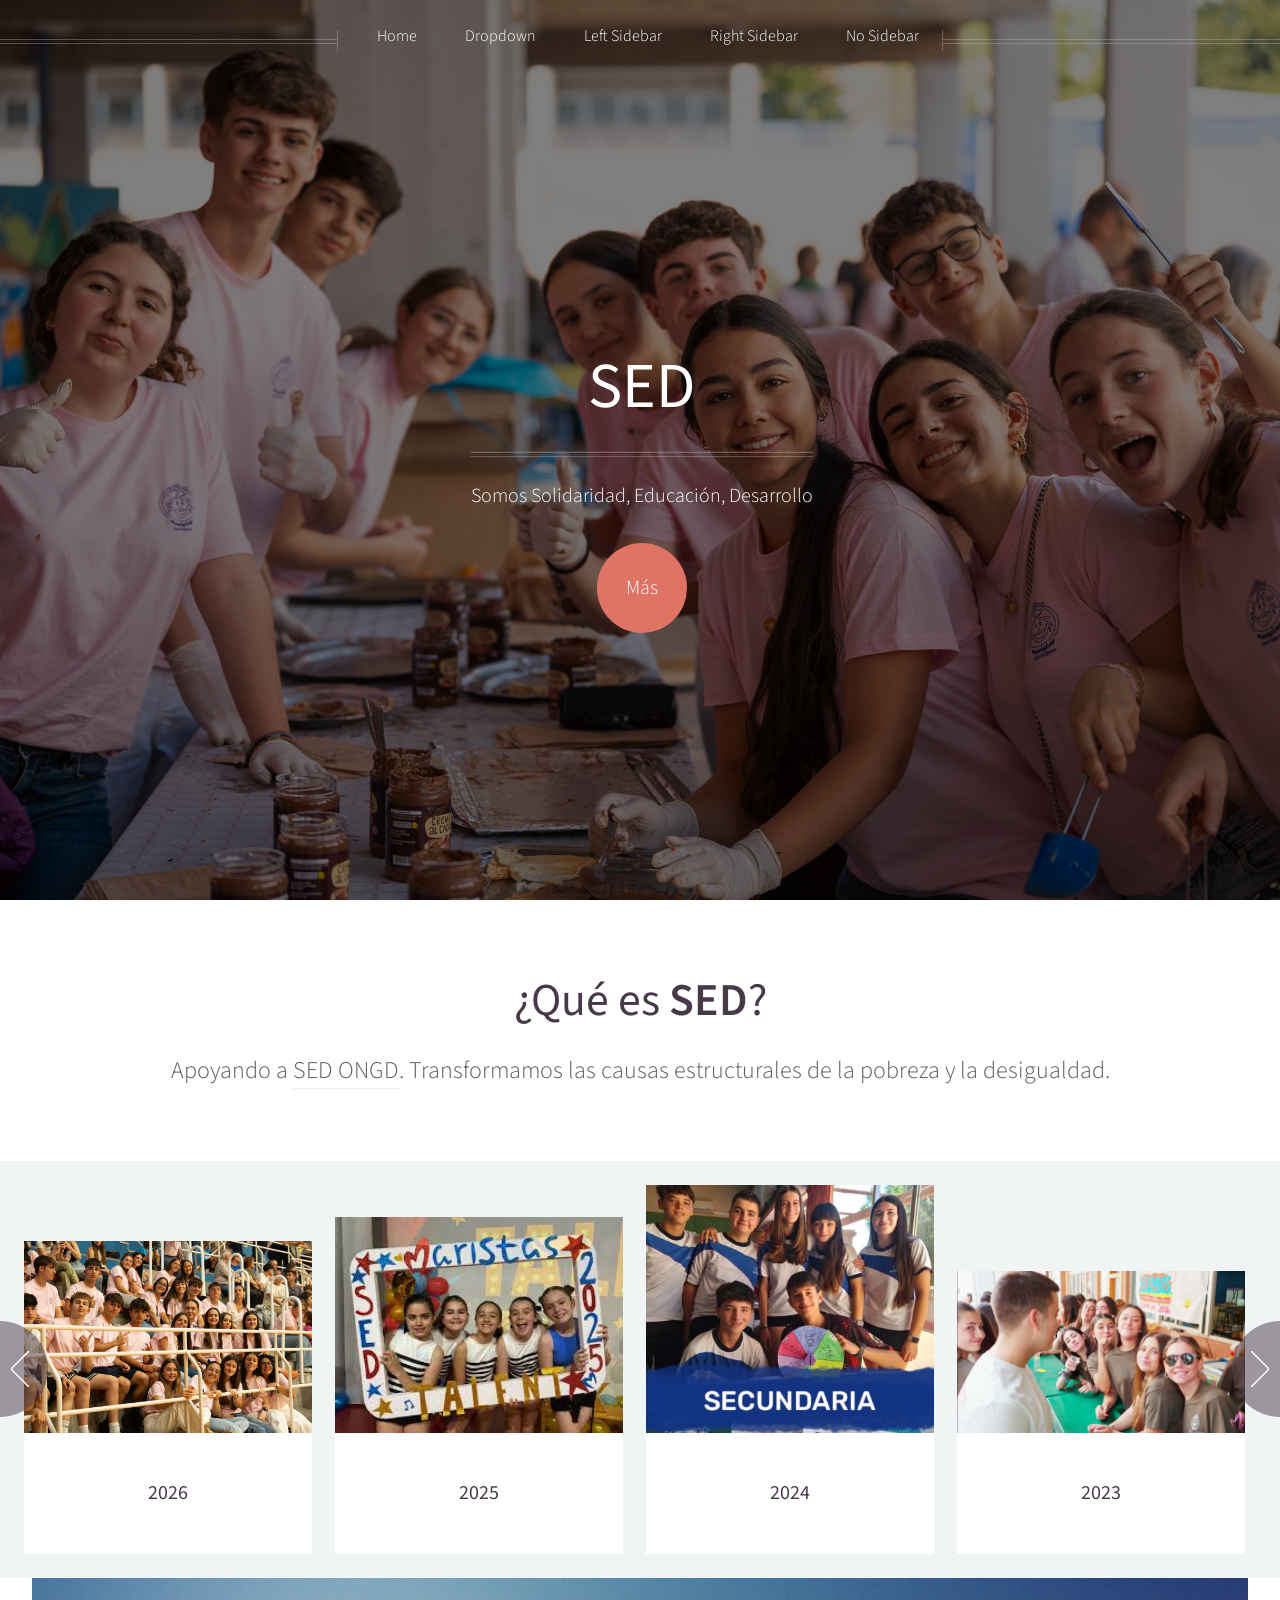
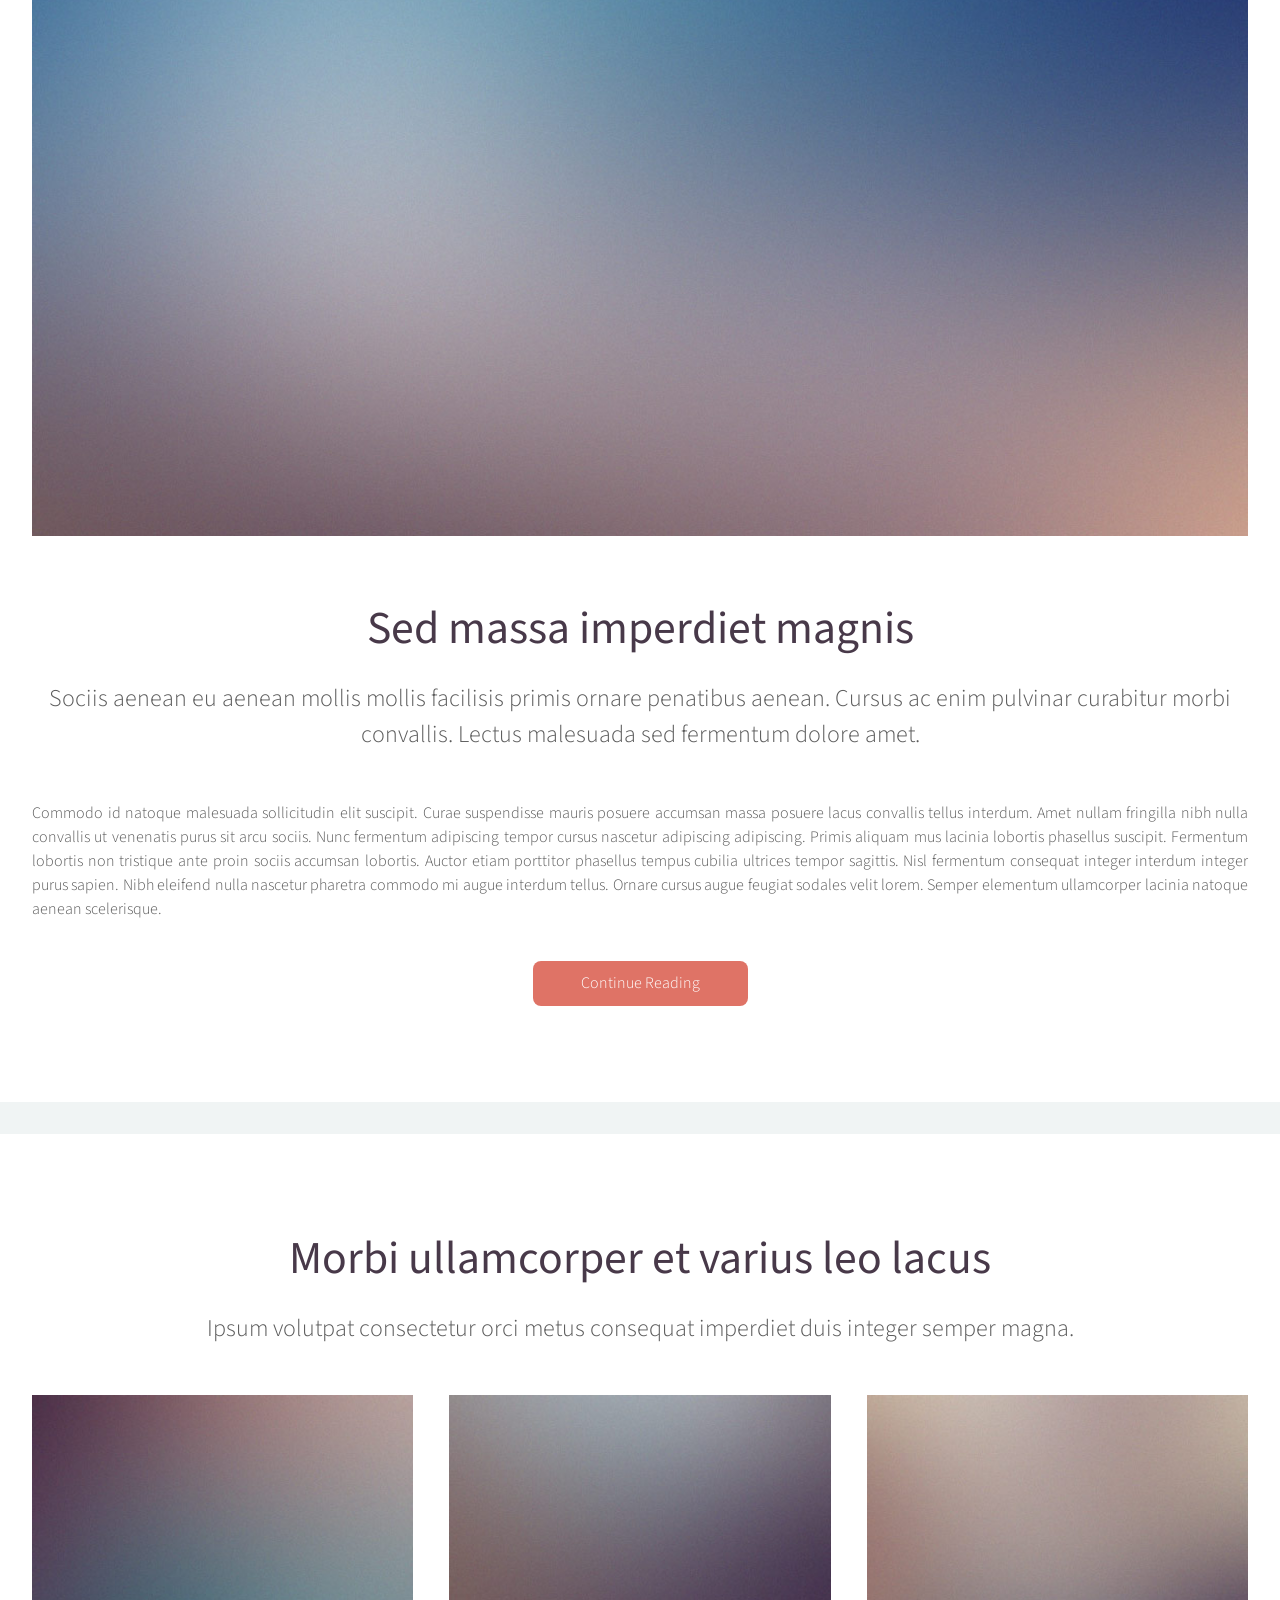
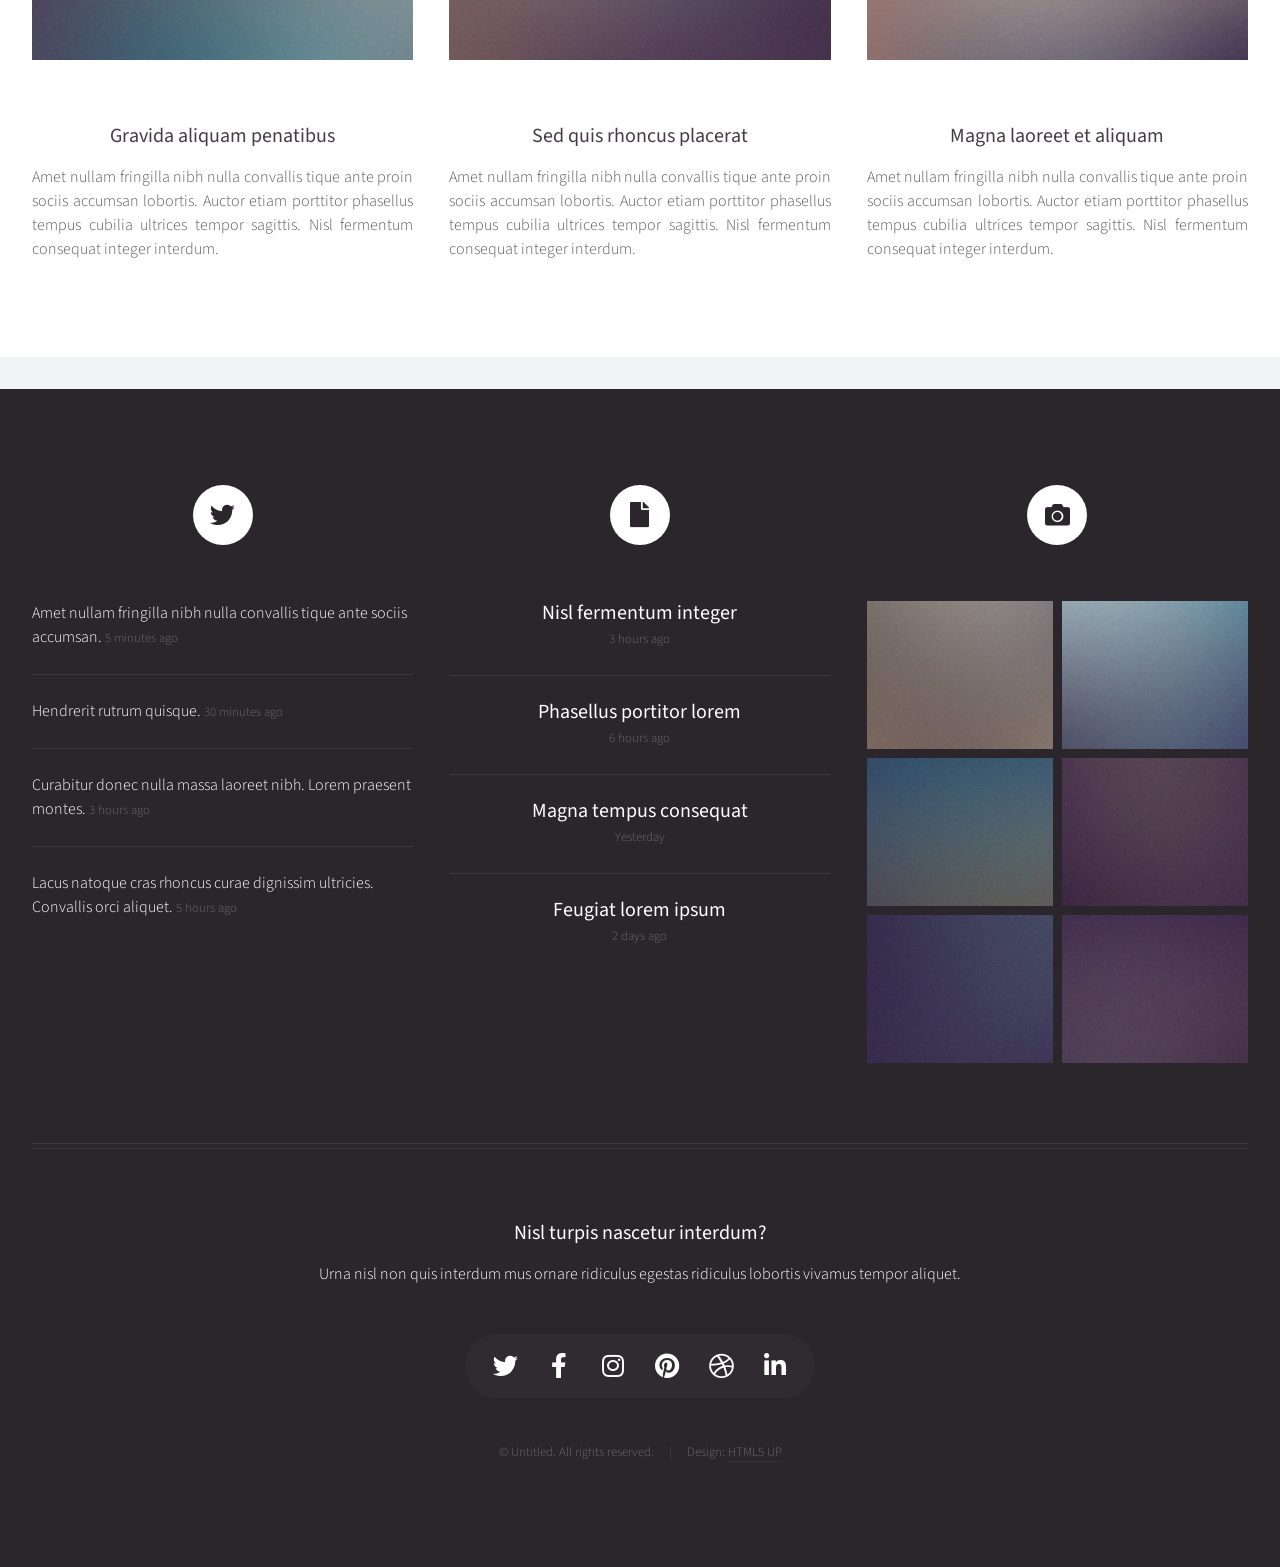
==== index.html @ facb263f "Wrap images in anchor tags for better linking" ====
<!DOCTYPE HTML>
<!--
	Helios by HTML5 UP
	html5up.net | @ajlkn
	Free for personal and commercial use under the CCA 3.0 license (html5up.net/license)
-->
<html>
	<head>
		<title>SED</title>
		<meta charset="utf-8" />
		<meta name="viewport" content="width=device-width, initial-scale=1, user-scalable=no" />
		<link rel="stylesheet" href="assets/css/main.css" />
		<noscript><link rel="stylesheet" href="assets/css/noscript.css" /></noscript>
	</head>
	<body class="homepage is-preload">
		<div id="page-wrapper">

			<!-- Header -->
				<div id="header">

					<!-- Inner -->
						<div class="inner">
							<header>
								<h1><a href="index.html" id="logo">SED</a></h1>
								<hr />
								<p>Somos Solidaridad, Educación, Desarrollo </p>
							</header>
							<footer>
								<a href="#banner" class="button circled scrolly">Más</a>
							</footer>
						</div>

					<!-- Nav -->
						<nav id="nav">
							<ul>
								<li><a href="index.html">Home</a></li>
								<li>
									<a href="#">Dropdown</a>
									<ul>
										<li><a href="#">Lorem ipsum dolor</a></li>
										<li><a href="#">Magna phasellus</a></li>
										<li><a href="#">Etiam dolore nisl</a></li>
										<li>
											<a href="#">And a submenu &hellip;</a>
											<ul>
												<li><a href="#">Lorem ipsum dolor</a></li>
												<li><a href="#">Phasellus consequat</a></li>
												<li><a href="#">Magna phasellus</a></li>
												<li><a href="#">Etiam dolore nisl</a></li>
											</ul>
										</li>
										<li><a href="#">Veroeros feugiat</a></li>
									</ul>
								</li>
								<li><a href="left-sidebar.html">Left Sidebar</a></li>
								<li><a href="right-sidebar.html">Right Sidebar</a></li>
								<li><a href="no-sidebar.html">No Sidebar</a></li>
							</ul>
						</nav>

				</div>

			<!-- Banner -->
				<section id="banner">
					<header>
						<h2>¿Qué es <strong>SED</strong>?</h2>
						<p>
							Apoyando a <a href="https://sed-ongd.org/" target="_blank">SED ONGD</a>.
							Transformamos las causas estructurales de la pobreza y la desigualdad.</p>
					</header>
				</section>

			<!-- Carousel -->
				<section class="carousel">
					<div class="reel">

						<article>
							<a href="#" class="image featured"><img src="images/DSC05504.jpg" alt="" /></a>
							<header>
								<h3>2026</h3>
							</header>
						</article>

						<article>
							<a href="#" class="image featured"><img src="images/images.jpg" alt="" /></a>
							<header>
								<h3>2025</h3>
							</header>
						</article>

						<article>
							<a href="#" class="image featured"><img src="images/3-1.jpg" alt="" /></a>
							<header>
								<h3>2024</h3>
							</header>
						</article>

						<article>
							<a href="#" class="image featured"><img src="images/maxresdefault.jpg" alt="" /></a>
							<header>
								<h3>2023</h3>
							</header>
						</article>

						<article>
							<a href="#" class="image featured"><img src="images/8h0a2429.jpg" alt="" /></a>
							<header>
								<h3>2022</h3>
							</header>
						</article>
					</div>
				</section>

			<!-- Main -->
				<div class="wrapper style2">

					<article id="main" class="container special">
						<a href="#" class="image featured"><img src="images/pic06.jpg" alt="" /></a>
						<header>
							<h2><a href="#">Sed massa imperdiet magnis</a></h2>
							<p>
								Sociis aenean eu aenean mollis mollis facilisis primis ornare penatibus aenean. Cursus ac enim
								pulvinar curabitur morbi convallis. Lectus malesuada sed fermentum dolore amet.
							</p>
						</header>
						<p>
							Commodo id natoque malesuada sollicitudin elit suscipit. Curae suspendisse mauris posuere accumsan massa
							posuere lacus convallis tellus interdum. Amet nullam fringilla nibh nulla convallis ut venenatis purus
							sit arcu sociis. Nunc fermentum adipiscing tempor cursus nascetur adipiscing adipiscing. Primis aliquam
							mus lacinia lobortis phasellus suscipit. Fermentum lobortis non tristique ante proin sociis accumsan
							lobortis. Auctor etiam porttitor phasellus tempus cubilia ultrices tempor sagittis. Nisl fermentum
							consequat integer interdum integer purus sapien. Nibh eleifend nulla nascetur pharetra commodo mi augue
							interdum tellus. Ornare cursus augue feugiat sodales velit lorem. Semper elementum ullamcorper lacinia
							natoque aenean scelerisque.
						</p>
						<footer>
							<a href="#" class="button">Continue Reading</a>
						</footer>
					</article>

				</div>

			<!-- Features -->
				<div class="wrapper style1">

					<section id="features" class="container special">
						<header>
							<h2>Morbi ullamcorper et varius leo lacus</h2>
							<p>Ipsum volutpat consectetur orci metus consequat imperdiet duis integer semper magna.</p>
						</header>
						<div class="row">
							<article class="col-4 col-12-mobile special">
								<a href="#" class="image featured"><img src="images/pic07.jpg" alt="" /></a>
								<header>
									<h3><a href="#">Gravida aliquam penatibus</a></h3>
								</header>
								<p>
									Amet nullam fringilla nibh nulla convallis tique ante proin sociis accumsan lobortis. Auctor etiam
									porttitor phasellus tempus cubilia ultrices tempor sagittis. Nisl fermentum consequat integer interdum.
								</p>
							</article>
							<article class="col-4 col-12-mobile special">
								<a href="#" class="image featured"><img src="images/pic08.jpg" alt="" /></a>
								<header>
									<h3><a href="#">Sed quis rhoncus placerat</a></h3>
								</header>
								<p>
									Amet nullam fringilla nibh nulla convallis tique ante proin sociis accumsan lobortis. Auctor etiam
									porttitor phasellus tempus cubilia ultrices tempor sagittis. Nisl fermentum consequat integer interdum.
								</p>
							</article>
							<article class="col-4 col-12-mobile special">
								<a href="#" class="image featured"><img src="images/pic09.jpg" alt="" /></a>
								<header>
									<h3><a href="#">Magna laoreet et aliquam</a></h3>
								</header>
								<p>
									Amet nullam fringilla nibh nulla convallis tique ante proin sociis accumsan lobortis. Auctor etiam
									porttitor phasellus tempus cubilia ultrices tempor sagittis. Nisl fermentum consequat integer interdum.
								</p>
							</article>
						</div>
					</section>

				</div>

			<!-- Footer -->
				<div id="footer">
					<div class="container">
						<div class="row">

							<!-- Tweets -->
								<section class="col-4 col-12-mobile">
									<header>
										<h2 class="icon brands fa-twitter circled"><span class="label">Tweets</span></h2>
									</header>
									<ul class="divided">
										<li>
											<article class="tweet">
												Amet nullam fringilla nibh nulla convallis tique ante sociis accumsan.
												<span class="timestamp">5 minutes ago</span>
											</article>
										</li>
										<li>
											<article class="tweet">
												Hendrerit rutrum quisque.
												<span class="timestamp">30 minutes ago</span>
											</article>
										</li>
										<li>
											<article class="tweet">
												Curabitur donec nulla massa laoreet nibh. Lorem praesent montes.
												<span class="timestamp">3 hours ago</span>
											</article>
										</li>
										<li>
											<article class="tweet">
												Lacus natoque cras rhoncus curae dignissim ultricies. Convallis orci aliquet.
												<span class="timestamp">5 hours ago</span>
											</article>
										</li>
									</ul>
								</section>

							<!-- Posts -->
								<section class="col-4 col-12-mobile">
									<header>
										<h2 class="icon solid fa-file circled"><span class="label">Posts</span></h2>
									</header>
									<ul class="divided">
										<li>
											<article class="post stub">
												<header>
													<h3><a href="#">Nisl fermentum integer</a></h3>
												</header>
												<span class="timestamp">3 hours ago</span>
											</article>
										</li>
										<li>
											<article class="post stub">
												<header>
													<h3><a href="#">Phasellus portitor lorem</a></h3>
												</header>
												<span class="timestamp">6 hours ago</span>
											</article>
										</li>
										<li>
											<article class="post stub">
												<header>
													<h3><a href="#">Magna tempus consequat</a></h3>
												</header>
												<span class="timestamp">Yesterday</span>
											</article>
										</li>
										<li>
											<article class="post stub">
												<header>
													<h3><a href="#">Feugiat lorem ipsum</a></h3>
												</header>
												<span class="timestamp">2 days ago</span>
											</article>
										</li>
									</ul>
								</section>

							<!-- Photos -->
								<section class="col-4 col-12-mobile">
									<header>
										<h2 class="icon solid fa-camera circled"><span class="label">Photos</span></h2>
									</header>
									<div class="row gtr-25">
										<div class="col-6">
											<a href="#" class="image fit"><img src="images/pic10.jpg" alt="" /></a>
										</div>
										<div class="col-6">
											<a href="#" class="image fit"><img src="images/pic11.jpg" alt="" /></a>
										</div>
										<div class="col-6">
											<a href="#" class="image fit"><img src="images/pic12.jpg" alt="" /></a>
										</div>
										<div class="col-6">
											<a href="#" class="image fit"><img src="images/pic13.jpg" alt="" /></a>
										</div>
										<div class="col-6">
											<a href="#" class="image fit"><img src="images/pic14.jpg" alt="" /></a>
										</div>
										<div class="col-6">
											<a href="#" class="image fit"><img src="images/pic15.jpg" alt="" /></a>
										</div>
									</div>
								</section>

						</div>
						<hr />
						<div class="row">
							<div class="col-12">

								<!-- Contact -->
									<section class="contact">
										<header>
											<h3>Nisl turpis nascetur interdum?</h3>
										</header>
										<p>Urna nisl non quis interdum mus ornare ridiculus egestas ridiculus lobortis vivamus tempor aliquet.</p>
										<ul class="icons">
											<li><a href="#" class="icon brands fa-twitter"><span class="label">Twitter</span></a></li>
											<li><a href="#" class="icon brands fa-facebook-f"><span class="label">Facebook</span></a></li>
											<li><a href="#" class="icon brands fa-instagram"><span class="label">Instagram</span></a></li>
											<li><a href="#" class="icon brands fa-pinterest"><span class="label">Pinterest</span></a></li>
											<li><a href="#" class="icon brands fa-dribbble"><span class="label">Dribbble</span></a></li>
											<li><a href="#" class="icon brands fa-linkedin-in"><span class="label">Linkedin</span></a></li>
										</ul>
									</section>

								<!-- Copyright -->
									<div class="copyright">
										<ul class="menu">
											<li>&copy; Untitled. All rights reserved.</li><li>Design: <a href="http://html5up.net">HTML5 UP</a></li>
										</ul>
									</div>

							</div>

						</div>
					</div>
				</div>

		</div>

		<!-- Scripts -->
			<script src="assets/js/jquery.min.js"></script>
			<script src="assets/js/jquery.dropotron.min.js"></script>
			<script src="assets/js/jquery.scrolly.min.js"></script>
			<script src="assets/js/jquery.scrollex.min.js"></script>
			<script src="assets/js/browser.min.js"></script>
			<script src="assets/js/breakpoints.min.js"></script>
			<script src="assets/js/util.js"></script>
			<script src="assets/js/main.js"></script>

	</body>
</html>
---- assets/css/main.css ----
@import url("https://fonts.googleapis.com/css?family=Source+Sans+Pro:300,300italic,400,400italic,600");
@import url("fontawesome-all.min.css");

/*
	Helios by HTML5 UP
	html5up.net | @ajlkn
	Free for personal and commercial use under the CCA 3.0 license (html5up.net/license)
*/

html, body, div, span, applet, object,
iframe, h1, h2, h3, h4, h5, h6, p, blockquote,
pre, a, abbr, acronym, address, big, cite,
code, del, dfn, em, img, ins, kbd, q, s, samp,
small, strike, strong, sub, sup, tt, var, b,
u, i, center, dl, dt, dd, ol, ul, li, fieldset,
form, label, legend, table, caption, tbody,
tfoot, thead, tr, th, td, article, aside,
canvas, details, embed, figure, figcaption,
footer, header, hgroup, menu, nav, output, ruby,
section, summary, time, mark, audio, video {
	margin: 0;
	padding: 0;
	border: 0;
	font-size: 100%;
	font: inherit;
	vertical-align: baseline;}

article, aside, details, figcaption, figure,
footer, header, hgroup, menu, nav, section {
	display: block;}

body {
	line-height: 1;
}

ol, ul {
	list-style: none;
}

blockquote, q {
	quotes: none;
}

	blockquote:before, blockquote:after, q:before, q:after {
		content: '';
		content: none;
	}

table {
	border-collapse: collapse;
	border-spacing: 0;
}

body {
	-webkit-text-size-adjust: none;
}

mark {
	background-color: transparent;
	color: inherit;
}

input::-moz-focus-inner {
	border: 0;
	padding: 0;
}

input, select, textarea {
	-moz-appearance: none;
	-webkit-appearance: none;
	-ms-appearance: none;
	appearance: none;
}

/* Basic */

	html {
		box-sizing: border-box;
	}

	*, *:before, *:after {
		box-sizing: inherit;
	}

	body {
		background: #f0f4f4;
		color: #5b5b5b;
		font-size: 15pt;
		line-height: 1.85em;
		font-family: 'Source Sans Pro', sans-serif;
		font-weight: 300;
	}

		body.is-preload *, body.is-preload *:before, body.is-preload *:after {
			-moz-animation: none !important;
			-webkit-animation: none !important;
			-ms-animation: none !important;
			animation: none !important;
			-moz-transition: none !important;
			-webkit-transition: none !important;
			-ms-transition: none !important;
			transition: none !important;
		}

	input, textarea, select {
		font-size: 15pt;
		line-height: 1.85em;
		font-family: 'Source Sans Pro', sans-serif;
		font-weight: 300;
	}

	h1, h2, h3, h4, h5, h6 {
		font-weight: 400;
		color: #483949;
		line-height: 1.25em;
	}

	h1 a, h2 a, h3 a, h4 a, h5 a, h6 a {
		color: inherit;
		text-decoration: none;
		border-bottom-color: transparent;
	}

	h1 strong, h2 strong, h3 strong, h4 strong, h5 strong, h6 strong {
		font-weight: 600;
	}

	h2 {
		font-size: 2.85em;
	}

	h3 {
		font-size: 1.25em;
	}

	h4 {
		font-size: 1em;
		margin: 0 0 0.25em 0;
	}

	strong, b {
		font-weight: 400;
		color: #483949;
	}

	em, i {
		font-style: italic;
	}

	a {
		color: inherit;
		border-bottom: solid 1px rgba(128, 128, 128, 0.15);
		text-decoration: none;
		-moz-transition: background-color 0.35s ease-in-out, color 0.35s ease-in-out, border-bottom-color 0.35s ease-in-out;
		-webkit-transition: background-color 0.35s ease-in-out, color 0.35s ease-in-out, border-bottom-color 0.35s ease-in-out;
		-ms-transition: background-color 0.35s ease-in-out, color 0.35s ease-in-out, border-bottom-color 0.35s ease-in-out;
		transition: background-color 0.35s ease-in-out, color 0.35s ease-in-out, border-bottom-color 0.35s ease-in-out;
	}

		a:hover {
			color: #ef8376;
			border-bottom-color: transparent;
		}

	sub {
		position: relative;
		top: 0.5em;
		font-size: 0.8em;
	}

	sup {
		position: relative;
		top: -0.5em;
		font-size: 0.8em;
	}

	blockquote {
		border-left: solid 0.5em #ddd;
		padding: 1em 0 1em 2em;
		font-style: italic;
	}

	p, ul, ol, dl, table {
		margin-bottom: 1em;
	}

	p {
		text-align: justify;
	}

	br.clear {
		clear: both;
	}

	hr {
		position: relative;
		display: block;
		border: 0;
		top: 4.5em;
		margin-bottom: 9em;
		height: 6px;
		border-top: solid 1px rgba(128, 128, 128, 0.2);
		border-bottom: solid 1px rgba(128, 128, 128, 0.2);
	}

		hr:before, hr:after {
			content: '';
			position: absolute;
			top: -8px;
			display: block;
			width: 1px;
			height: 21px;
			background: rgba(128, 128, 128, 0.2);
		}

		hr:before {
			left: -1px;
		}

		hr:after {
			right: -1px;
		}

	.timestamp {
		color: rgba(128, 128, 128, 0.75);
		font-size: 0.8em;
	}

/* Container */

	.container {
		margin: 0 auto;
		max-width: 100%;
		width: 1400px;
	}

		@media screen and (max-width: 1680px) {

			.container {
				width: 1200px;
			}

		}

		@media screen and (max-width: 1280px) {

			.container {
				width: 100%;
			}

		}

		@media screen and (max-width: 960px) {

			.container {
				width: 100%;
			}

		}

		@media screen and (max-width: 840px) {

			.container {
				width: 100%;
			}

		}

		@media screen and (max-width: 736px) {

			.container {
				width: 100%;
			}

		}

/* Row */

	.row {
		display: flex;
		flex-wrap: wrap;
		box-sizing: border-box;
		align-items: stretch;
	}

		.row > * {
			box-sizing: border-box;
		}

		.row.gtr-uniform > * > :last-child {
			margin-bottom: 0;
		}

		.row.aln-left {
			justify-content: flex-start;
		}

		.row.aln-center {
			justify-content: center;
		}

		.row.aln-right {
			justify-content: flex-end;
		}

		.row.aln-top {
			align-items: flex-start;
		}

		.row.aln-middle {
			align-items: center;
		}

		.row.aln-bottom {
			align-items: flex-end;
		}

		.row > .imp {
			order: -1;
		}

		.row > .col-1 {
			width: 8.33333%;
		}

		.row > .off-1 {
			margin-left: 8.33333%;
		}

		.row > .col-2 {
			width: 16.66667%;
		}

		.row > .off-2 {
			margin-left: 16.66667%;
		}

		.row > .col-3 {
			width: 25%;
		}

		.row > .off-3 {
			margin-left: 25%;
		}

		.row > .col-4 {
			width: 33.33333%;
		}

		.row > .off-4 {
			margin-left: 33.33333%;
		}

		.row > .col-5 {
			width: 41.66667%;
		}

		.row > .off-5 {
			margin-left: 41.66667%;
		}

		.row > .col-6 {
			width: 50%;
		}

		.row > .off-6 {
			margin-left: 50%;
		}

		.row > .col-7 {
			width: 58.33333%;
		}

		.row > .off-7 {
			margin-left: 58.33333%;
		}

		.row > .col-8 {
			width: 66.66667%;
		}

		.row > .off-8 {
			margin-left: 66.66667%;
		}

		.row > .col-9 {
			width: 75%;
		}

		.row > .off-9 {
			margin-left: 75%;
		}

		.row > .col-10 {
			width: 83.33333%;
		}

		.row > .off-10 {
			margin-left: 83.33333%;
		}

		.row > .col-11 {
			width: 91.66667%;
		}

		.row > .off-11 {
			margin-left: 91.66667%;
		}

		.row > .col-12 {
			width: 100%;
		}

		.row > .off-12 {
			margin-left: 100%;
		}

		.row.gtr-0 {
			margin-top: 0px;
			margin-left: 0px;
		}

			.row.gtr-0 > * {
				padding: 0px 0 0 0px;
			}

			.row.gtr-0.gtr-uniform {
				margin-top: 0px;
			}

				.row.gtr-0.gtr-uniform > * {
					padding-top: 0px;
				}

		.row.gtr-25 {
			margin-top: -10px;
			margin-left: -10px;
		}

			.row.gtr-25 > * {
				padding: 10px 0 0 10px;
			}

			.row.gtr-25.gtr-uniform {
				margin-top: -10px;
			}

				.row.gtr-25.gtr-uniform > * {
					padding-top: 10px;
				}

		.row.gtr-50 {
			margin-top: -20px;
			margin-left: -20px;
		}

			.row.gtr-50 > * {
				padding: 20px 0 0 20px;
			}

			.row.gtr-50.gtr-uniform {
				margin-top: -20px;
			}

				.row.gtr-50.gtr-uniform > * {
					padding-top: 20px;
				}

		.row {
			margin-top: -40px;
			margin-left: -40px;
		}

			.row > * {
				padding: 40px 0 0 40px;
			}

			.row.gtr-uniform {
				margin-top: -40px;
			}

				.row.gtr-uniform > * {
					padding-top: 40px;
				}

		.row.gtr-150 {
			margin-top: -60px;
			margin-left: -60px;
		}

			.row.gtr-150 > * {
				padding: 60px 0 0 60px;
			}

			.row.gtr-150.gtr-uniform {
				margin-top: -60px;
			}

				.row.gtr-150.gtr-uniform > * {
					padding-top: 60px;
				}

		.row.gtr-200 {
			margin-top: -80px;
			margin-left: -80px;
		}

			.row.gtr-200 > * {
				padding: 80px 0 0 80px;
			}

			.row.gtr-200.gtr-uniform {
				margin-top: -80px;
			}

				.row.gtr-200.gtr-uniform > * {
					padding-top: 80px;
				}

		@media screen and (max-width: 1680px) {

			.row {
				display: flex;
				flex-wrap: wrap;
				box-sizing: border-box;
				align-items: stretch;
			}

				.row > * {
					box-sizing: border-box;
				}

				.row.gtr-uniform > * > :last-child {
					margin-bottom: 0;
				}

				.row.aln-left {
					justify-content: flex-start;
				}

				.row.aln-center {
					justify-content: center;
				}

				.row.aln-right {
					justify-content: flex-end;
				}

				.row.aln-top {
					align-items: flex-start;
				}

				.row.aln-middle {
					align-items: center;
				}

				.row.aln-bottom {
					align-items: flex-end;
				}

				.row > .imp-wide {
					order: -1;
				}

				.row > .col-1-wide {
					width: 8.33333%;
				}

				.row > .off-1-wide {
					margin-left: 8.33333%;
				}

				.row > .col-2-wide {
					width: 16.66667%;
				}

				.row > .off-2-wide {
					margin-left: 16.66667%;
				}

				.row > .col-3-wide {
					width: 25%;
				}

				.row > .off-3-wide {
					margin-left: 25%;
				}

				.row > .col-4-wide {
					width: 33.33333%;
				}

				.row > .off-4-wide {
					margin-left: 33.33333%;
				}

				.row > .col-5-wide {
					width: 41.66667%;
				}

				.row > .off-5-wide {
					margin-left: 41.66667%;
				}

				.row > .col-6-wide {
					width: 50%;
				}

				.row > .off-6-wide {
					margin-left: 50%;
				}

				.row > .col-7-wide {
					width: 58.33333%;
				}

				.row > .off-7-wide {
					margin-left: 58.33333%;
				}

				.row > .col-8-wide {
					width: 66.66667%;
				}

				.row > .off-8-wide {
					margin-left: 66.66667%;
				}

				.row > .col-9-wide {
					width: 75%;
				}

				.row > .off-9-wide {
					margin-left: 75%;
				}

				.row > .col-10-wide {
					width: 83.33333%;
				}

				.row > .off-10-wide {
					margin-left: 83.33333%;
				}

				.row > .col-11-wide {
					width: 91.66667%;
				}

				.row > .off-11-wide {
					margin-left: 91.66667%;
				}

				.row > .col-12-wide {
					width: 100%;
				}

				.row > .off-12-wide {
					margin-left: 100%;
				}

				.row.gtr-0 {
					margin-top: 0px;
					margin-left: 0px;
				}

					.row.gtr-0 > * {
						padding: 0px 0 0 0px;
					}

					.row.gtr-0.gtr-uniform {
						margin-top: 0px;
					}

						.row.gtr-0.gtr-uniform > * {
							padding-top: 0px;
						}

				.row.gtr-25 {
					margin-top: -10px;
					margin-left: -10px;
				}

					.row.gtr-25 > * {
						padding: 10px 0 0 10px;
					}

					.row.gtr-25.gtr-uniform {
						margin-top: -10px;
					}

						.row.gtr-25.gtr-uniform > * {
							padding-top: 10px;
						}

				.row.gtr-50 {
					margin-top: -20px;
					margin-left: -20px;
				}

					.row.gtr-50 > * {
						padding: 20px 0 0 20px;
					}

					.row.gtr-50.gtr-uniform {
						margin-top: -20px;
					}

						.row.gtr-50.gtr-uniform > * {
							padding-top: 20px;
						}

				.row {
					margin-top: -40px;
					margin-left: -40px;
				}

					.row > * {
						padding: 40px 0 0 40px;
					}

					.row.gtr-uniform {
						margin-top: -40px;
					}

						.row.gtr-uniform > * {
							padding-top: 40px;
						}

				.row.gtr-150 {
					margin-top: -60px;
					margin-left: -60px;
				}

					.row.gtr-150 > * {
						padding: 60px 0 0 60px;
					}

					.row.gtr-150.gtr-uniform {
						margin-top: -60px;
					}

						.row.gtr-150.gtr-uniform > * {
							padding-top: 60px;
						}

				.row.gtr-200 {
					margin-top: -80px;
					margin-left: -80px;
				}

					.row.gtr-200 > * {
						padding: 80px 0 0 80px;
					}

					.row.gtr-200.gtr-uniform {
						margin-top: -80px;
					}

						.row.gtr-200.gtr-uniform > * {
							padding-top: 80px;
						}

		}

		@media screen and (max-width: 1280px) {

			.row {
				display: flex;
				flex-wrap: wrap;
				box-sizing: border-box;
				align-items: stretch;
			}

				.row > * {
					box-sizing: border-box;
				}

				.row.gtr-uniform > * > :last-child {
					margin-bottom: 0;
				}

				.row.aln-left {
					justify-content: flex-start;
				}

				.row.aln-center {
					justify-content: center;
				}

				.row.aln-right {
					justify-content: flex-end;
				}

				.row.aln-top {
					align-items: flex-start;
				}

				.row.aln-middle {
					align-items: center;
				}

				.row.aln-bottom {
					align-items: flex-end;
				}

				.row > .imp-normal {
					order: -1;
				}

				.row > .col-1-normal {
					width: 8.33333%;
				}

				.row > .off-1-normal {
					margin-left: 8.33333%;
				}

				.row > .col-2-normal {
					width: 16.66667%;
				}

				.row > .off-2-normal {
					margin-left: 16.66667%;
				}

				.row > .col-3-normal {
					width: 25%;
				}

				.row > .off-3-normal {
					margin-left: 25%;
				}

				.row > .col-4-normal {
					width: 33.33333%;
				}

				.row > .off-4-normal {
					margin-left: 33.33333%;
				}

				.row > .col-5-normal {
					width: 41.66667%;
				}

				.row > .off-5-normal {
					margin-left: 41.66667%;
				}

				.row > .col-6-normal {
					width: 50%;
				}

				.row > .off-6-normal {
					margin-left: 50%;
				}

				.row > .col-7-normal {
					width: 58.33333%;
				}

				.row > .off-7-normal {
					margin-left: 58.33333%;
				}

				.row > .col-8-normal {
					width: 66.66667%;
				}

				.row > .off-8-normal {
					margin-left: 66.66667%;
				}

				.row > .col-9-normal {
					width: 75%;
				}

				.row > .off-9-normal {
					margin-left: 75%;
				}

				.row > .col-10-normal {
					width: 83.33333%;
				}

				.row > .off-10-normal {
					margin-left: 83.33333%;
				}

				.row > .col-11-normal {
					width: 91.66667%;
				}

				.row > .off-11-normal {
					margin-left: 91.66667%;
				}

				.row > .col-12-normal {
					width: 100%;
				}

				.row > .off-12-normal {
					margin-left: 100%;
				}

				.row.gtr-0 {
					margin-top: 0px;
					margin-left: 0px;
				}

					.row.gtr-0 > * {
						padding: 0px 0 0 0px;
					}

					.row.gtr-0.gtr-uniform {
						margin-top: 0px;
					}

						.row.gtr-0.gtr-uniform > * {
							padding-top: 0px;
						}

				.row.gtr-25 {
					margin-top: -9px;
					margin-left: -9px;
				}

					.row.gtr-25 > * {
						padding: 9px 0 0 9px;
					}

					.row.gtr-25.gtr-uniform {
						margin-top: -9px;
					}

						.row.gtr-25.gtr-uniform > * {
							padding-top: 9px;
						}

				.row.gtr-50 {
					margin-top: -18px;
					margin-left: -18px;
				}

					.row.gtr-50 > * {
						padding: 18px 0 0 18px;
					}

					.row.gtr-50.gtr-uniform {
						margin-top: -18px;
					}

						.row.gtr-50.gtr-uniform > * {
							padding-top: 18px;
						}

				.row {
					margin-top: -36px;
					margin-left: -36px;
				}

					.row > * {
						padding: 36px 0 0 36px;
					}

					.row.gtr-uniform {
						margin-top: -36px;
					}

						.row.gtr-uniform > * {
							padding-top: 36px;
						}

				.row.gtr-150 {
					margin-top: -54px;
					margin-left: -54px;
				}

					.row.gtr-150 > * {
						padding: 54px 0 0 54px;
					}

					.row.gtr-150.gtr-uniform {
						margin-top: -54px;
					}

						.row.gtr-150.gtr-uniform > * {
							padding-top: 54px;
						}

				.row.gtr-200 {
					margin-top: -72px;
					margin-left: -72px;
				}

					.row.gtr-200 > * {
						padding: 72px 0 0 72px;
					}

					.row.gtr-200.gtr-uniform {
						margin-top: -72px;
					}

						.row.gtr-200.gtr-uniform > * {
							padding-top: 72px;
						}

		}

		@media screen and (max-width: 960px) {

			.row {
				display: flex;
				flex-wrap: wrap;
				box-sizing: border-box;
				align-items: stretch;
			}

				.row > * {
					box-sizing: border-box;
				}

				.row.gtr-uniform > * > :last-child {
					margin-bottom: 0;
				}

				.row.aln-left {
					justify-content: flex-start;
				}

				.row.aln-center {
					justify-content: center;
				}

				.row.aln-right {
					justify-content: flex-end;
				}

				.row.aln-top {
					align-items: flex-start;
				}

				.row.aln-middle {
					align-items: center;
				}

				.row.aln-bottom {
					align-items: flex-end;
				}

				.row > .imp-narrow {
					order: -1;
				}

				.row > .col-1-narrow {
					width: 8.33333%;
				}

				.row > .off-1-narrow {
					margin-left: 8.33333%;
				}

				.row > .col-2-narrow {
					width: 16.66667%;
				}

				.row > .off-2-narrow {
					margin-left: 16.66667%;
				}

				.row > .col-3-narrow {
					width: 25%;
				}

				.row > .off-3-narrow {
					margin-left: 25%;
				}

				.row > .col-4-narrow {
					width: 33.33333%;
				}

				.row > .off-4-narrow {
					margin-left: 33.33333%;
				}

				.row > .col-5-narrow {
					width: 41.66667%;
				}

				.row > .off-5-narrow {
					margin-left: 41.66667%;
				}

				.row > .col-6-narrow {
					width: 50%;
				}

				.row > .off-6-narrow {
					margin-left: 50%;
				}

				.row > .col-7-narrow {
					width: 58.33333%;
				}

				.row > .off-7-narrow {
					margin-left: 58.33333%;
				}

				.row > .col-8-narrow {
					width: 66.66667%;
				}

				.row > .off-8-narrow {
					margin-left: 66.66667%;
				}

				.row > .col-9-narrow {
					width: 75%;
				}

				.row > .off-9-narrow {
					margin-left: 75%;
				}

				.row > .col-10-narrow {
					width: 83.33333%;
				}

				.row > .off-10-narrow {
					margin-left: 83.33333%;
				}

				.row > .col-11-narrow {
					width: 91.66667%;
				}

				.row > .off-11-narrow {
					margin-left: 91.66667%;
				}

				.row > .col-12-narrow {
					width: 100%;
				}

				.row > .off-12-narrow {
					margin-left: 100%;
				}

				.row.gtr-0 {
					margin-top: 0px;
					margin-left: 0px;
				}

					.row.gtr-0 > * {
						padding: 0px 0 0 0px;
					}

					.row.gtr-0.gtr-uniform {
						margin-top: 0px;
					}

						.row.gtr-0.gtr-uniform > * {
							padding-top: 0px;
						}

				.row.gtr-25 {
					margin-top: -8px;
					margin-left: -8px;
				}

					.row.gtr-25 > * {
						padding: 8px 0 0 8px;
					}

					.row.gtr-25.gtr-uniform {
						margin-top: -8px;
					}

						.row.gtr-25.gtr-uniform > * {
							padding-top: 8px;
						}

				.row.gtr-50 {
					margin-top: -16px;
					margin-left: -16px;
				}

					.row.gtr-50 > * {
						padding: 16px 0 0 16px;
					}

					.row.gtr-50.gtr-uniform {
						margin-top: -16px;
					}

						.row.gtr-50.gtr-uniform > * {
							padding-top: 16px;
						}

				.row {
					margin-top: -32px;
					margin-left: -32px;
				}

					.row > * {
						padding: 32px 0 0 32px;
					}

					.row.gtr-uniform {
						margin-top: -32px;
					}

						.row.gtr-uniform > * {
							padding-top: 32px;
						}

				.row.gtr-150 {
					margin-top: -48px;
					margin-left: -48px;
				}

					.row.gtr-150 > * {
						padding: 48px 0 0 48px;
					}

					.row.gtr-150.gtr-uniform {
						margin-top: -48px;
					}

						.row.gtr-150.gtr-uniform > * {
							padding-top: 48px;
						}

				.row.gtr-200 {
					margin-top: -64px;
					margin-left: -64px;
				}

					.row.gtr-200 > * {
						padding: 64px 0 0 64px;
					}

					.row.gtr-200.gtr-uniform {
						margin-top: -64px;
					}

						.row.gtr-200.gtr-uniform > * {
							padding-top: 64px;
						}

		}

		@media screen and (max-width: 840px) {

			.row {
				display: flex;
				flex-wrap: wrap;
				box-sizing: border-box;
				align-items: stretch;
			}

				.row > * {
					box-sizing: border-box;
				}

				.row.gtr-uniform > * > :last-child {
					margin-bottom: 0;
				}

				.row.aln-left {
					justify-content: flex-start;
				}

				.row.aln-center {
					justify-content: center;
				}

				.row.aln-right {
					justify-content: flex-end;
				}

				.row.aln-top {
					align-items: flex-start;
				}

				.row.aln-middle {
					align-items: center;
				}

				.row.aln-bottom {
					align-items: flex-end;
				}

				.row > .imp-narrower {
					order: -1;
				}

				.row > .col-1-narrower {
					width: 8.33333%;
				}

				.row > .off-1-narrower {
					margin-left: 8.33333%;
				}

				.row > .col-2-narrower {
					width: 16.66667%;
				}

				.row > .off-2-narrower {
					margin-left: 16.66667%;
				}

				.row > .col-3-narrower {
					width: 25%;
				}

				.row > .off-3-narrower {
					margin-left: 25%;
				}

				.row > .col-4-narrower {
					width: 33.33333%;
				}

				.row > .off-4-narrower {
					margin-left: 33.33333%;
				}

				.row > .col-5-narrower {
					width: 41.66667%;
				}

				.row > .off-5-narrower {
					margin-left: 41.66667%;
				}

				.row > .col-6-narrower {
					width: 50%;
				}

				.row > .off-6-narrower {
					margin-left: 50%;
				}

				.row > .col-7-narrower {
					width: 58.33333%;
				}

				.row > .off-7-narrower {
					margin-left: 58.33333%;
				}

				.row > .col-8-narrower {
					width: 66.66667%;
				}

				.row > .off-8-narrower {
					margin-left: 66.66667%;
				}

				.row > .col-9-narrower {
					width: 75%;
				}

				.row > .off-9-narrower {
					margin-left: 75%;
				}

				.row > .col-10-narrower {
					width: 83.33333%;
				}

				.row > .off-10-narrower {
					margin-left: 83.33333%;
				}

				.row > .col-11-narrower {
					width: 91.66667%;
				}

				.row > .off-11-narrower {
					margin-left: 91.66667%;
				}

				.row > .col-12-narrower {
					width: 100%;
				}

				.row > .off-12-narrower {
					margin-left: 100%;
				}

				.row.gtr-0 {
					margin-top: 0px;
					margin-left: 0px;
				}

					.row.gtr-0 > * {
						padding: 0px 0 0 0px;
					}

					.row.gtr-0.gtr-uniform {
						margin-top: 0px;
					}

						.row.gtr-0.gtr-uniform > * {
							padding-top: 0px;
						}

				.row.gtr-25 {
					margin-top: -8px;
					margin-left: -8px;
				}

					.row.gtr-25 > * {
						padding: 8px 0 0 8px;
					}

					.row.gtr-25.gtr-uniform {
						margin-top: -8px;
					}

						.row.gtr-25.gtr-uniform > * {
							padding-top: 8px;
						}

				.row.gtr-50 {
					margin-top: -16px;
					margin-left: -16px;
				}

					.row.gtr-50 > * {
						padding: 16px 0 0 16px;
					}

					.row.gtr-50.gtr-uniform {
						margin-top: -16px;
					}

						.row.gtr-50.gtr-uniform > * {
							padding-top: 16px;
						}

				.row {
					margin-top: -32px;
					margin-left: -32px;
				}

					.row > * {
						padding: 32px 0 0 32px;
					}

					.row.gtr-uniform {
						margin-top: -32px;
					}

						.row.gtr-uniform > * {
							padding-top: 32px;
						}

				.row.gtr-150 {
					margin-top: -48px;
					margin-left: -48px;
				}

					.row.gtr-150 > * {
						padding: 48px 0 0 48px;
					}

					.row.gtr-150.gtr-uniform {
						margin-top: -48px;
					}

						.row.gtr-150.gtr-uniform > * {
							padding-top: 48px;
						}

				.row.gtr-200 {
					margin-top: -64px;
					margin-left: -64px;
				}

					.row.gtr-200 > * {
						padding: 64px 0 0 64px;
					}

					.row.gtr-200.gtr-uniform {
						margin-top: -64px;
					}

						.row.gtr-200.gtr-uniform > * {
							padding-top: 64px;
						}

		}

		@media screen and (max-width: 736px) {

			.row {
				display: flex;
				flex-wrap: wrap;
				box-sizing: border-box;
				align-items: stretch;
			}

				.row > * {
					box-sizing: border-box;
				}

				.row.gtr-uniform > * > :last-child {
					margin-bottom: 0;
				}

				.row.aln-left {
					justify-content: flex-start;
				}

				.row.aln-center {
					justify-content: center;
				}

				.row.aln-right {
					justify-content: flex-end;
				}

				.row.aln-top {
					align-items: flex-start;
				}

				.row.aln-middle {
					align-items: center;
				}

				.row.aln-bottom {
					align-items: flex-end;
				}

				.row > .imp-mobile {
					order: -1;
				}

				.row > .col-1-mobile {
					width: 8.33333%;
				}

				.row > .off-1-mobile {
					margin-left: 8.33333%;
				}

				.row > .col-2-mobile {
					width: 16.66667%;
				}

				.row > .off-2-mobile {
					margin-left: 16.66667%;
				}

				.row > .col-3-mobile {
					width: 25%;
				}

				.row > .off-3-mobile {
					margin-left: 25%;
				}

				.row > .col-4-mobile {
					width: 33.33333%;
				}

				.row > .off-4-mobile {
					margin-left: 33.33333%;
				}

				.row > .col-5-mobile {
					width: 41.66667%;
				}

				.row > .off-5-mobile {
					margin-left: 41.66667%;
				}

				.row > .col-6-mobile {
					width: 50%;
				}

				.row > .off-6-mobile {
					margin-left: 50%;
				}

				.row > .col-7-mobile {
					width: 58.33333%;
				}

				.row > .off-7-mobile {
					margin-left: 58.33333%;
				}

				.row > .col-8-mobile {
					width: 66.66667%;
				}

				.row > .off-8-mobile {
					margin-left: 66.66667%;
				}

				.row > .col-9-mobile {
					width: 75%;
				}

				.row > .off-9-mobile {
					margin-left: 75%;
				}

				.row > .col-10-mobile {
					width: 83.33333%;
				}

				.row > .off-10-mobile {
					margin-left: 83.33333%;
				}

				.row > .col-11-mobile {
					width: 91.66667%;
				}

				.row > .off-11-mobile {
					margin-left: 91.66667%;
				}

				.row > .col-12-mobile {
					width: 100%;
				}

				.row > .off-12-mobile {
					margin-left: 100%;
				}

				.row.gtr-0 {
					margin-top: 0px;
					margin-left: 0px;
				}

					.row.gtr-0 > * {
						padding: 0px 0 0 0px;
					}

					.row.gtr-0.gtr-uniform {
						margin-top: 0px;
					}

						.row.gtr-0.gtr-uniform > * {
							padding-top: 0px;
						}

				.row.gtr-25 {
					margin-top: -5px;
					margin-left: -5px;
				}

					.row.gtr-25 > * {
						padding: 5px 0 0 5px;
					}

					.row.gtr-25.gtr-uniform {
						margin-top: -5px;
					}

						.row.gtr-25.gtr-uniform > * {
							padding-top: 5px;
						}

				.row.gtr-50 {
					margin-top: -10px;
					margin-left: -10px;
				}

					.row.gtr-50 > * {
						padding: 10px 0 0 10px;
					}

					.row.gtr-50.gtr-uniform {
						margin-top: -10px;
					}

						.row.gtr-50.gtr-uniform > * {
							padding-top: 10px;
						}

				.row {
					margin-top: -20px;
					margin-left: -20px;
				}

					.row > * {
						padding: 20px 0 0 20px;
					}

					.row.gtr-uniform {
						margin-top: -20px;
					}

						.row.gtr-uniform > * {
							padding-top: 20px;
						}

				.row.gtr-150 {
					margin-top: -30px;
					margin-left: -30px;
				}

					.row.gtr-150 > * {
						padding: 30px 0 0 30px;
					}

					.row.gtr-150.gtr-uniform {
						margin-top: -30px;
					}

						.row.gtr-150.gtr-uniform > * {
							padding-top: 30px;
						}

				.row.gtr-200 {
					margin-top: -40px;
					margin-left: -40px;
				}

					.row.gtr-200 > * {
						padding: 40px 0 0 40px;
					}

					.row.gtr-200.gtr-uniform {
						margin-top: -40px;
					}

						.row.gtr-200.gtr-uniform > * {
							padding-top: 40px;
						}

		}

/* Sections/Article */

	section, article {
		margin-bottom: 3em;
	}

		section > :last-child, section:last-child, article > :last-child, article:last-child {
			margin-bottom: 0;
		}

		section.special > header, section.special > footer, article.special > header, article.special > footer {
			text-align: center;
		}

	.row > section, .row > article {
		margin-bottom: 0;
	}

	header {
		margin: 0 0 1em 0;
	}

		header > p {
			display: block;
			font-size: 1.5em;
			margin: 1em 0 2em 0;
			line-height: 1.5em;
			text-align: inherit;
		}

	footer {
		margin: 2.5em 0 0 0;
	}

/* Image */

	.image {
		position: relative;
		display: inline-block;
		border: 0;
		outline: 0;
	}

		.image img {
			display: block;
			width: 100%;
		}

		.image.fit {
			display: block;
			width: 100%;
		}

		.image.featured {
			display: block;
			width: 100%;
			margin: 0 0 4em 0;
		}

		.image.left {
			float: left;
			margin: 0 2em 2em 0;
		}

		.image.centered {
			display: block;
			margin: 0 0 2em 0;
		}

			.image.centered img {
				margin: 0 auto;
				width: auto;
			}

/* List */

	ul {
		list-style: disc;
		padding-left: 1em;
	}

		ul li {
			padding-left: 0.5em;
		}

	ol {
		list-style: decimal;
		padding-left: 1.25em;
	}

		ol li {
			padding-left: 0.25em;
		}

/* Actions */

	ul.actions {
		margin: 3em 0 0 0;
		list-style: none;
		padding-left: 0;
	}

		form ul.actions {
			margin-top: 0;
		}

		ul.actions li {
			display: inline-block;
			margin: 0 0.75em 0 0.75em;
			padding-left: 0;
		}

			ul.actions li:first-child {
				margin-left: 0;
			}

			ul.actions li:last-child {
				margin-right: 0;
			}

/* Divided */

	ul.divided {
		list-style: none;
		padding-left: 0;
	}

		ul.divided li {
			border-top: solid 1px rgba(128, 128, 128, 0.2);
			padding-top: 1.5em;
			margin-top: 1.5em;
			padding-left: 0;
		}

			ul.divided li:first-child {
				border-top: 0;
				padding-top: 0;
				margin-top: 0;
			}

/* Menu */

	ul.menu {
		height: 1em;
		line-height: 1em;
		list-style: none;
		padding-left: 0;
	}

		ul.menu li {
			display: inline-block;
			border-left: solid 1px rgba(128, 128, 128, 0.2);
			padding-left: 1.25em;
			margin-left: 1.25em;
		}

			ul.menu li:first-child {
				border-left: 0;
				padding-left: 0;
				margin-left: 0;
			}

/* Icons */

	ul.icons {
		position: relative;
		background: rgba(128, 128, 128, 0.05);
		border-radius: 4em;
		display: inline-block;
		padding: 0.35em 0.75em 0.35em 0.75em;
		font-size: 1.25em;
		cursor: default;
		list-style: none;
	}

		ul.icons li {
			display: inline-block;
			padding-left: 0;
		}

			ul.icons li a {
				display: inline-block;
				background: none;
				width: 2.5em;
				height: 2.5em;
				line-height: 2.5em;
				text-align: center;
				border-radius: 100%;
				border: 0;
				color: inherit;
			}

				ul.icons li a:hover {
					color: #ef8376;
				}

/* Form */

	form label {
		display: block;
		font-weight: 400;
		color: #483949;
		margin: 0 0 1em 0;
	}

	form input[type="text"],
	form input[type="email"],
	form input[type="password"],
	form select,
	form textarea {
		-webkit-appearance: none;
		display: block;
		border: 0;
		background: #fafafa;
		width: 100%;
		border-radius: 0.5em;
		border: solid 1px #E5E5E5;
		padding: 1em;
		-moz-transition: background-color 0.35s ease-in-out, border-color 0.35s ease-in-out;
		-webkit-transition: background-color 0.35s ease-in-out, border-color 0.35s ease-in-out;
		-ms-transition: background-color 0.35s ease-in-out, border-color 0.35s ease-in-out;
		transition: background-color 0.35s ease-in-out, border-color 0.35s ease-in-out;
	}

		form input[type="text"]:focus,
		form input[type="email"]:focus,
		form input[type="password"]:focus,
		form select:focus,
		form textarea:focus {
			background: #fff;
			border-color: #df7366;
		}

	form input[type="text"],
	form input[type="email"],
	form input[type="password"],
	form select {
		line-height: 1em;
	}

	form textarea {
		min-height: 9em;
	}

	form ::-webkit-input-placeholder {
		color: #555 !important;
	}

	form :-moz-placeholder {
		color: #555 !important;
	}

	form ::-moz-placeholder {
		color: #555 !important;
	}

	form :-ms-input-placeholder {
		color: #555 !important;
	}

	form ::-moz-focus-inner {
		border: 0;
	}

/* Table */

	table {
		width: 100%;
	}

		table.default {
			width: 100%;
		}

			table.default tbody tr {
				border-top: solid 1px #e5e5e5;
			}

				table.default tbody tr:first-child {
					border-top: 0;
				}

				table.default tbody tr:nth-child(2n+1) {
					background: #fafafa;
				}

			table.default td {
				padding: 0.5em 1em 0.5em 1em;
			}

			table.default th {
				text-align: left;
				font-weight: 400;
				padding: 0.5em 1em 0.5em 1em;
			}

			table.default thead {
				border-bottom: solid 2px #e5e5e5;
			}

			table.default tfoot {
				border-top: solid 2px #e5e5e5;
			}

/* Button */

	input[type="button"],
	input[type="submit"],
	input[type="reset"],
	button,
	.button {
		position: relative;
		display: inline-block;
		background: #df7366;
		color: #fff;
		text-align: center;
		border-radius: 0.5em;
		text-decoration: none;
		padding: 0.65em 3em 0.65em 3em;
		border: 0;
		cursor: pointer;
		outline: 0;
		font-weight: 300;
		-moz-transition: background-color 0.35s ease-in-out, color 0.35s ease-in-out, border-bottom-color 0.35s ease-in-out;
		-webkit-transition: background-color 0.35s ease-in-out, color 0.35s ease-in-out, border-bottom-color 0.35s ease-in-out;
		-ms-transition: background-color 0.35s ease-in-out, color 0.35s ease-in-out, border-bottom-color 0.35s ease-in-out;
		transition: background-color 0.35s ease-in-out, color 0.35s ease-in-out, border-bottom-color 0.35s ease-in-out;
	}

		input[type="button"]:hover,
		input[type="submit"]:hover,
		input[type="reset"]:hover,
		button:hover,
		.button:hover {
			color: #fff;
			background: #ef8376;
		}

		input[type="button"].alt,
		input[type="submit"].alt,
		input[type="reset"].alt,
		button.alt,
		.button.alt {
			background: #2B252C;
		}

			input[type="button"].alt:hover,
			input[type="submit"].alt:hover,
			input[type="reset"].alt:hover,
			button.alt:hover,
			.button.alt:hover {
				background: #3B353C;
			}

/* Post */

	.post.stub {
		text-align: center;
	}

		.post.stub header {
			margin: 0;
		}

/* Icons */

	.icon {
		text-decoration: none;
		text-decoration: none;
	}

		.icon:before {
			-moz-osx-font-smoothing: grayscale;
			-webkit-font-smoothing: antialiased;
			display: inline-block;
			font-style: normal;
			font-variant: normal;
			text-rendering: auto;
			line-height: 1;
			text-transform: none !important;
			font-family: 'Font Awesome 5 Free';
			font-weight: 400;
		}

		.icon:before {
			line-height: inherit;
			font-size: 1.25em;
		}

		.icon > .label {
			display: none;
		}

		.icon.solid:before {
			font-weight: 900;
		}

		.icon.brands:before {
			font-family: 'Font Awesome 5 Brands';
		}

		.icon.circled {
			position: relative;
			display: inline-block;
			background: #2b252c;
			color: #fff;
			border-radius: 100%;
			width: 3em;
			height: 3em;
			line-height: 3em;
			text-align: center;
			font-size: 1.25em;
		}

			header .icon.circled {
				margin: 0 0 2em 0;
			}

/* Wrapper */

	.wrapper {
		background: #fff;
		margin: 0 0 2em 0;
		padding: 6em 0 6em 0;
	}

		.wrapper.style2 {
			padding-top: 0;
		}

/* Header */

	#header {
		position: relative;
		background-image: linear-gradient(rgba(0, 0, 0, 0.5), rgba(0, 0, 0, 0.5)), url("../../images/DSC04816.jpg");
		background-size: cover;
		background-position: center center;
		background-attachment: fixed;
		color: #fff;
		text-align: center;
		padding: 7.5em 0 2em 0;
		cursor: default;
	}

		#header:before {
			content: '';
			display: inline-block;
			vertical-align: middle;
			height: 100%;
		}

		#header .inner {
			position: relative;
			z-index: 1;
			margin: 0;
			display: inline-block;
			vertical-align: middle;
		}

		#header header {
			display: inline-block;
		}

			#header header > p {
				font-size: 1.25em;
				margin: 0;
			}

		#header h1 {
			color: #fff;
			font-size: 3em;
			line-height: 1em;
		}

			#header h1 a {
				color: inherit;
			}

		#header .button {
			display: inline-block;
			border-radius: 100%;
			width: 4.5em;
			height: 4.5em;
			line-height: 4.5em;
			text-align: center;
			font-size: 1.25em;
			padding: 0;
		}

		#header hr {
			top: 1.5em;
			margin-bottom: 3em;
			border-bottom-color: rgba(192, 192, 192, 0.35);
			box-shadow: inset 0 1px 0 0 rgba(192, 192, 192, 0.35);
		}

			#header hr:before, #header hr:after {
				background: rgba(192, 192, 192, 0.35);
			}

		#header footer {
			margin: 1em 0 0 0;
		}

	body.homepage #header {
		height: 100vh;
		min-height: 40em;
	}

		body.homepage #header h1 {
			font-size: 4em;
		}

		body.homepage #header:after {
			content: '';
			background: #1C0920;
			display: block;
			position: absolute;
			left: 0;
			top: 0;
			width: 100%;
			height: 100%;
			opacity: 0;
			-moz-transition: opacity 2.5s ease-in-out;
			-webkit-transition: opacity 2.5s ease-in-out;
			-ms-transition: opacity 2.5s ease-in-out;
			transition: opacity 2.5s ease-in-out;
			-moz-transition-delay: 0.5s;
			-webkit-transition-delay: 0.5s;
			-ms-transition-delay: 0.5s;
			transition-delay: 0.5s;
		}

	body.homepage.is-preload #header:after {
		opacity: 1;
	}

/* Nav */

	#nav {
		position: absolute;
		top: 0;
		left: 0;
		width: 100%;
		text-align: center;
		padding: 1.5em 0 1.5em 0;
		z-index: 1;
		overflow: hidden;
	}

		#nav > ul {
			line-height: 0px;
			position: relative;
			display: inline-block;
			margin: 0;
			height: 21px;
			border-left: solid 1px rgba(192, 192, 192, 0.35);
			border-right: solid 1px rgba(192, 192, 192, 0.35);
		}

			#nav > ul:before, #nav > ul:after {
				content: '';
				display: block;
				width: 300%;
				position: absolute;
				top: 50%;
				margin-top: -2px;
				height: 5px;
				border-top: solid 1px rgba(192, 192, 192, 0.35);
				border-bottom: solid 1px rgba(192, 192, 192, 0.35);
			}

			#nav > ul:before {
				left: 100%;
				margin-left: 1px;
			}

			#nav > ul:after {
				right: 100%;
				margin-right: 1px;
			}

			#nav > ul > li {
				display: inline-block;
				margin: -9px 0.5em 0 0.5em;
				border-radius: 0.5em;
				padding: 0.85em;
				border: solid 1px transparent;
				-moz-transition: color 0.35s ease-in-out, border-color 0.35s ease-in-out;
				-webkit-transition: color 0.35s ease-in-out, border-color 0.35s ease-in-out;
				-ms-transition: color 0.35s ease-in-out, border-color 0.35s ease-in-out;
				transition: color 0.35s ease-in-out, border-color 0.35s ease-in-out;
			}

				#nav > ul > li.active {
					border-color: rgba(192, 192, 192, 0.35);
				}

				#nav > ul > li > a, #nav > ul > li > span {
					display: block;
					color: inherit;
					text-decoration: none;
					border: 0;
					outline: 0;
				}

				#nav > ul > li > ul {
					display: none;
				}

	.dropotron {
		background: rgba(255, 255, 255, 0.975);
		padding: 1em 1.25em 1em 1.25em;
		line-height: 1em;
		height: auto;
		text-align: left;
		border-radius: 0.5em;
		box-shadow: 0 0.15em 0.25em 0 rgba(0, 0, 0, 0.25);
		min-width: 12em;
		margin-top: -1em;
		list-style: none;
	}

		.dropotron li {
			border-top: solid 1px rgba(128, 128, 128, 0.2);
			color: #5b5b5b;
			padding-left: 0;
		}

			.dropotron li:first-child {
				border-top: 0;
			}

			.dropotron li:hover {
				color: #ef8376;
			}

			.dropotron li a, .dropotron li span {
				display: block;
				border: 0;
				padding: 0.5em 0 0.5em 0;
				-moz-transition: color 0.35s ease-in-out;
				-webkit-transition: color 0.35s ease-in-out;
				-ms-transition: color 0.35s ease-in-out;
				transition: color 0.35s ease-in-out;
			}

		.dropotron.level-0 {
			margin-top: 2em;
			font-size: 0.9em;
		}

			.dropotron.level-0:before {
				content: '';
				position: absolute;
				left: 50%;
				top: -0.7em;
				margin-left: -0.75em;
				border-bottom: solid 0.75em rgba(255, 255, 255, 0.975);
				border-left: solid 0.75em rgba(64, 64, 64, 0);
				border-right: solid 0.75em rgba(64, 64, 64, 0);
			}

/* Banner */

	#banner {
		background: #fff;
		text-align: center;
		padding: 4.5em 0 4.5em 0;
		margin-bottom: 0;
	}

		#banner header > p {
			margin-bottom: 0;
		}

/* Content */

	#content > hr {
		top: 3em;
		margin-bottom: 6em;
	}

	#content > section {
		margin-bottom: 0;
	}

/* Sidebar */

	#sidebar > hr {
		top: 3em;
		margin-bottom: 6em;
	}

		#sidebar > hr.first {
			display: none;
		}

	#sidebar > section {
		margin-bottom: 0;
	}

/* Main */

	#main {
		margin-bottom: 0;
	}

		#main section:first-of-type {
			padding-top: 2em;
		}

/* Footer */

	#footer {
		position: relative;
		overflow: hidden;
		padding: 6em 0 6em 0;
		background: #2b252c;
		color: #fff;
	}

		#footer .icon.circled {
			background: #fff;
			color: #2b252c;
		}

		#footer header {
			text-align: center;
			cursor: default;
		}

		#footer h2, #footer h3, #footer h4, #footer h5, #footer h6 {
			color: #fff;
		}

		#footer .contact {
			text-align: center;
		}

			#footer .contact p {
				text-align: center;
				margin: 0 0 3em 0;
			}

		#footer .copyright {
			text-align: center;
			color: rgba(128, 128, 128, 0.75);
			font-size: 0.8em;
			cursor: default;
		}

			#footer .copyright a {
				color: rgba(128, 128, 128, 0.75);
			}

				#footer .copyright a:hover {
					color: rgba(212, 212, 212, 0.85);
				}

/* Carousel */

	.carousel {
		position: relative;
		overflow: hidden;
		padding: 2em 0 2em 0;
		margin-bottom: 0;
	}

		.carousel .forward, .carousel .backward {
			position: absolute;
			top: 50%;
			width: 6em;
			height: 12em;
			margin-top: -6em;
			cursor: pointer;
		}

			.carousel .forward:before, .carousel .backward:before {
				content: '';
				display: block;
				width: 6em;
				height: 6em;
				border-radius: 100%;
				background-color: rgba(72, 57, 73, 0.5);
				position: absolute;
				top: 50%;
				margin-top: -3em;
				-moz-transition: background-color 0.35s ease-in-out;
				-webkit-transition: background-color 0.35s ease-in-out;
				-o-transition: background-color 0.35s ease-in-out;
				-ms-transition: background-color 0.35s ease-in-out;
				transition: background-color 0.35s ease-in-out;
				-webkit-backface-visibility: hidden;
			}

			.carousel .forward:after, .carousel .backward:after {
				content: '';
				width: 3em;
				height: 3em;
				position: absolute;
				top: 50%;
				margin: -1.5em 0 0 0;
				background: url("images/arrow.svg") no-repeat center center;
			}

			.carousel .forward:hover:before, .carousel .backward:hover:before {
				background-color: rgba(239, 131, 118, 0.75);
			}

		.carousel .forward {
			right: 0;
		}

			.carousel .forward:before {
				right: -3em;
			}

			.carousel .forward:after {
				right: -0.25em;
			}

		.carousel .backward {
			left: 0;
		}

			.carousel .backward:before {
				left: -3em;
			}

			.carousel .backward:after {
				left: -0.25em;
				-moz-transform: scaleX(-1);
				-webkit-transform: scaleX(-1);
				-ms-transform: scaleX(-1);
				transform: scaleX(-1);
			}

		.carousel .reel {
			white-space: nowrap;
			position: relative;
			-webkit-overflow-scrolling: touch;
			padding: 0 2em 0 2em;
		}

		.carousel article {
			display: inline-block;
			width: 18em;
			background: #fff;
			text-align: center;
			padding: 0 1em 3em 1em;
			margin: 0 2em 0 0;
			white-space: normal;
			opacity: 1.0;
			-moz-transition: opacity 0.75s ease-in-out;
			-webkit-transition: opacity 0.75s ease-in-out;
			-ms-transition: opacity 0.75s ease-in-out;
			transition: opacity 0.75s ease-in-out;
		}

			.carousel article.loading {
				opacity: 0;
			}

			.carousel article .image {
				position: relative;
				left: -1em;
				top: 0;
				width: auto;
				margin-right: -2em;
				margin-bottom: 3em;
			}

			.carousel article p {
				text-align: center;
			}

/* Wide */

	@media screen and (max-width: 1680px) {

		/* Basic */

			body, input, textarea, select {
				font-size: 14pt;
				line-height: 1.75em;
			}

		/* Carousel */

			.carousel {
				padding: 1.5em 0 1.5em 0;
			}

				.carousel .reel {
					padding: 0 1.5em 0 1.5em;
				}

				.carousel article {
					width: 18em;
					margin: 0 1.25em 0 0;
				}

	}

/* Normal */

	@media screen and (max-width: 1280px) {

		/* Basic */

			body, input, textarea, select {
				font-size: 12pt;
				line-height: 1.5em;
			}

		/* Wrapper */

			.wrapper {
				padding-left: 2em;
				padding-right: 2em;
			}

		/* Header */

			#header {
				background-attachment: scroll;
			}

				#header .inner {
					padding-left: 2em;
					padding-right: 2em;
				}

		/* Banner */

			#banner {
				padding-left: 2em;
				padding-right: 2em;
			}

		/* Footer */

			#footer {
				padding-left: 2em;
				padding-right: 2em;
			}

	}

/* Narrow */

/* Narrower */

	@media screen and (max-width: 840px) {

		/* Basic */

			body, input, textarea, select {
				font-size: 13pt;
				line-height: 1.65em;
			}

			.tweet {
				text-align: center;
			}

			.timestamp {
				display: block;
				text-align: center;
			}

		/* Footer */

			#footer {
				padding: 4em 2em 4em 2em;
			}

		/* Carousel */

			.carousel {
				padding: 1.25em 0 1.25em 0;
			}

				.carousel article {
					width: 18em;
					margin: 0 1em 0 0;
				}

	}

/* Mobile */

	#navPanel, #titleBar {
		display: none;
	}

	@media screen and (max-width: 736px) {

		/* Basic */

			html, body {
				overflow-x: hidden;
			}

			body, input, textarea, select {
				font-size: 12.5pt;
				line-height: 1.5em;
			}

			h2 {
				font-size: 1.75em;
			}

			h3 {
				font-size: 1.25em;
			}

			hr {
				top: 3em;
				margin-bottom: 6em;
			}

		/* Section/Article */

			section, article {
				margin-bottom: 2em;
			}

				section:last-child, article:last-child {
					margin-bottom: 0;
				}

			.row > section, .row > article {
				margin-bottom: 2em;
			}

			header > p {
				font-size: 1.25em;
			}

		/* Image */

			.image.featured {
				margin: 0 0 2em 0;
			}

			.image.left {
				margin: 0 1em 1em 0;
			}

			.image.centered {
				margin: 0 0 1em 0;
			}

		/* Actions */

			form ul.actions {
				margin-top: 0;
			}

			ul.actions li {
				display: block;
				margin: 0.75em 0 0 0;
			}

				ul.actions li:first-child {
					margin-top: 0;
				}

		/* Menu */

			ul.menu {
				height: auto;
				text-align: center;
			}

				ul.menu li {
					display: block;
					border: 0;
					padding: 0.75em 0 0 0;
					margin: 0;
				}

					ul.menu li:first-child {
						padding-top: 0;
					}

		/* Icons */

			ul.icons {
				font-size: 1em;
				padding: 0.35em 0.5em 0.35em 0.5em;
			}

				ul.icons li a {
					width: 2.25em;
				}

		/* Button */

			input[type="button"],
			input[type="submit"],
			input[type="reset"],
			button,
			.button {
				display: block;
				padding: 0;
				line-height: 3em;
				width: 100%;
			}

		/* Nav */

			#page-wrapper {
				-moz-backface-visibility: hidden;
				-webkit-backface-visibility: hidden;
				-ms-backface-visibility: hidden;
				backface-visibility: hidden;
				-moz-transition: -moz-transform 0.5s ease;
				-webkit-transition: -webkit-transform 0.5s ease;
				-ms-transition: -ms-transform 0.5s ease;
				transition: transform 0.5s ease;
				padding-bottom: 1px;
			}

			#navButton {
				-moz-backface-visibility: hidden;
				-webkit-backface-visibility: hidden;
				-ms-backface-visibility: hidden;
				backface-visibility: hidden;
				-moz-transition: -moz-transform 0.5s ease;
				-webkit-transition: -webkit-transform 0.5s ease;
				-ms-transition: -ms-transform 0.5s ease;
				transition: transform 0.5s ease;
				display: block;
				height: 44px;
				left: 0;
				position: fixed;
				top: 0;
				width: 100%;
				z-index: 10001;
			}

				#navButton .toggle {
					text-decoration: none;
					position: absolute;
					left: 0;
					top: 0;
					width: 100%;
					height: 100%;
					border: 0;
					outline: 0;
				}

					#navButton .toggle:before {
						-moz-osx-font-smoothing: grayscale;
						-webkit-font-smoothing: antialiased;
						display: inline-block;
						font-style: normal;
						font-variant: normal;
						text-rendering: auto;
						line-height: 1;
						text-transform: none !important;
						font-family: 'Font Awesome 5 Free';
						font-weight: 900;
					}

					#navButton .toggle:before {
						text-decoration: none;
						font-style: normal;
						content: '\f0c9';
						color: #fff;
						color: rgba(255, 255, 255, 0.75);
						text-align: center;
						display: block;
						font-size: 14px;
						width: 80px;
						height: 30px;
						line-height: 30px;
						position: absolute;
						left: 50%;
						margin-left: -40px;
						background: rgba(132, 128, 136, 0.75);
						border-top: 0;
						border-radius: 0 0 0.35em 0.35em;
					}

			#navPanel {
				-moz-backface-visibility: hidden;
				-webkit-backface-visibility: hidden;
				-ms-backface-visibility: hidden;
				backface-visibility: hidden;
				-moz-transform: translateY(-50vh);
				-webkit-transform: translateY(-50vh);
				-ms-transform: translateY(-50vh);
				transform: translateY(-50vh);
				-moz-transition: -moz-transform 0.5s ease;
				-webkit-transition: -webkit-transform 0.5s ease;
				-ms-transition: -ms-transform 0.5s ease;
				transition: transform 0.5s ease;
				display: block;
				height: 50vh;
				left: 0;
				overflow-y: auto;
				position: fixed;
				top: 0;
				width: 100%;
				z-index: 10002;
				background: #1f1920;
				box-shadow: inset 0px -2px 5px 0px rgba(0, 0, 0, 0.25);
				font-size: 1em;
			}

				#navPanel:before {
					content: '';
					display: block;
					position: absolute;
					left: 0;
					top: 0;
					width: 100%;
					height: 100%;
					background: url("images/overlay.png");
					background-size: 128px 128px;
				}

				#navPanel .link {
					position: relative;
					z-index: 1;
					display: block;
					text-decoration: none;
					padding: 0.5em;
					color: #ddd;
					border: 0;
					border-top: dotted 1px rgba(255, 255, 255, 0.05);
				}

					#navPanel .link:first-child {
						border-top: 0;
					}

					#navPanel .link.depth-0 {
						color: #fff;
						font-weight: 600;
					}

				#navPanel .indent-1 {
					display: inline-block;
					width: 1em;
				}

				#navPanel .indent-2 {
					display: inline-block;
					width: 2em;
				}

				#navPanel .indent-3 {
					display: inline-block;
					width: 3em;
				}

				#navPanel .indent-4 {
					display: inline-block;
					width: 4em;
				}

				#navPanel .indent-5 {
					display: inline-block;
					width: 5em;
				}

				#navPanel .depth-0 {
					color: #fff;
				}

			body.navPanel-visible #page-wrapper {
				-moz-transform: translateY(50vh);
				-webkit-transform: translateY(50vh);
				-ms-transform: translateY(50vh);
				transform: translateY(50vh);
			}

			body.navPanel-visible #navButton {
				-moz-transform: translateY(50vh);
				-webkit-transform: translateY(50vh);
				-ms-transform: translateY(50vh);
				transform: translateY(50vh);
			}

			body.navPanel-visible #navPanel {
				-moz-transform: translateY(0);
				-webkit-transform: translateY(0);
				-ms-transform: translateY(0);
				transform: translateY(0);
			}

		/* Wrapper */

			.wrapper {
				padding: 3em 1em 3em 1em;
			}

		/* Header */

			#header {
				background-attachment: scroll;
				padding: 2.5em 0 0 0;
			}

				#header .inner {
					padding-top: 1.5em;
					padding-left: 1em;
					padding-right: 1em;
				}

				#header header > p {
					font-size: 1em;
				}

				#header h1 {
					font-size: 1.75em;
				}

				#header hr {
					top: 1em;
					margin-bottom: 2.5em;
				}

			body.homepage #header {
				min-height: 0;
				padding: 5.5em 0 5em 0;
				height: auto;
			}

				body.homepage #header:before {
					display: none;
				}

				body.homepage #header h1 {
					font-size: 2.5em;
				}

		/* Nav */

			#nav {
				display: none;
			}

		/* Banner */

			#banner {
				padding: 3em 2em 3em 2em;
			}

		/* Sidebar */

			#sidebar > hr:first-of-type {
				display: block;
			}

		/* Main */

			#main > header {
				text-align: center;
			}

		/* Footer */

			#footer {
				padding-left: 1em;
				padding-right: 1em;
			}

		/* Carousel */

			.carousel {
				padding: 0.5em 0 0.5em 0;
			}

				.carousel .reel {
					padding: 0 0.5em 0 0.5em;
				}

				.carousel article {
					width: 14em;
					padding-bottom: 2em;
					margin: 0 0.5em 0 0;
				}

					.carousel article .image {
						margin-bottom: 2em;
					}

	}
---- assets/css/noscript.css ----
/*
	Helios by HTML5 UP
	html5up.net | @ajlkn
	Free for personal and commercial use under the CCA 3.0 license (html5up.net/license)
*/

/* Carousel */

	.carousel {
		overflow-x: auto;
	}

/* Header */

	body.homepage.is-preload #header:after {
		opacity: 0;
	}
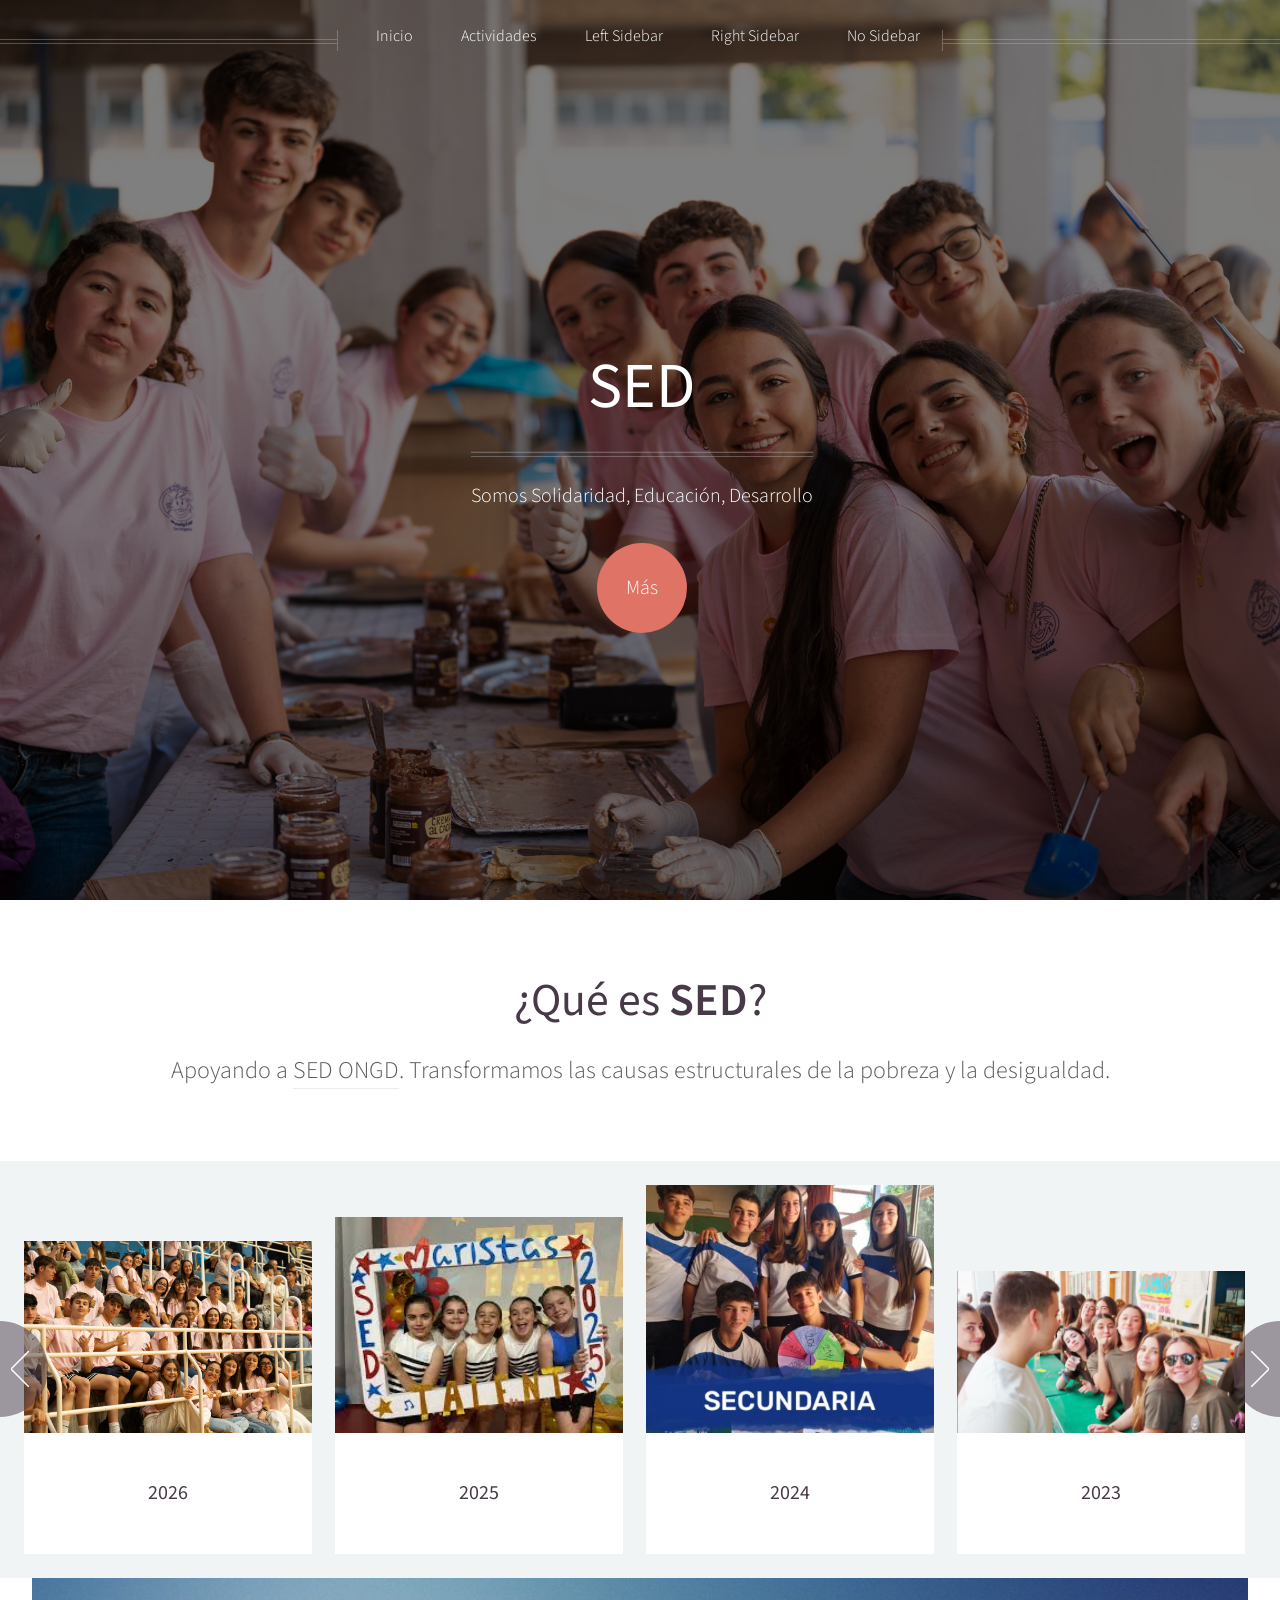
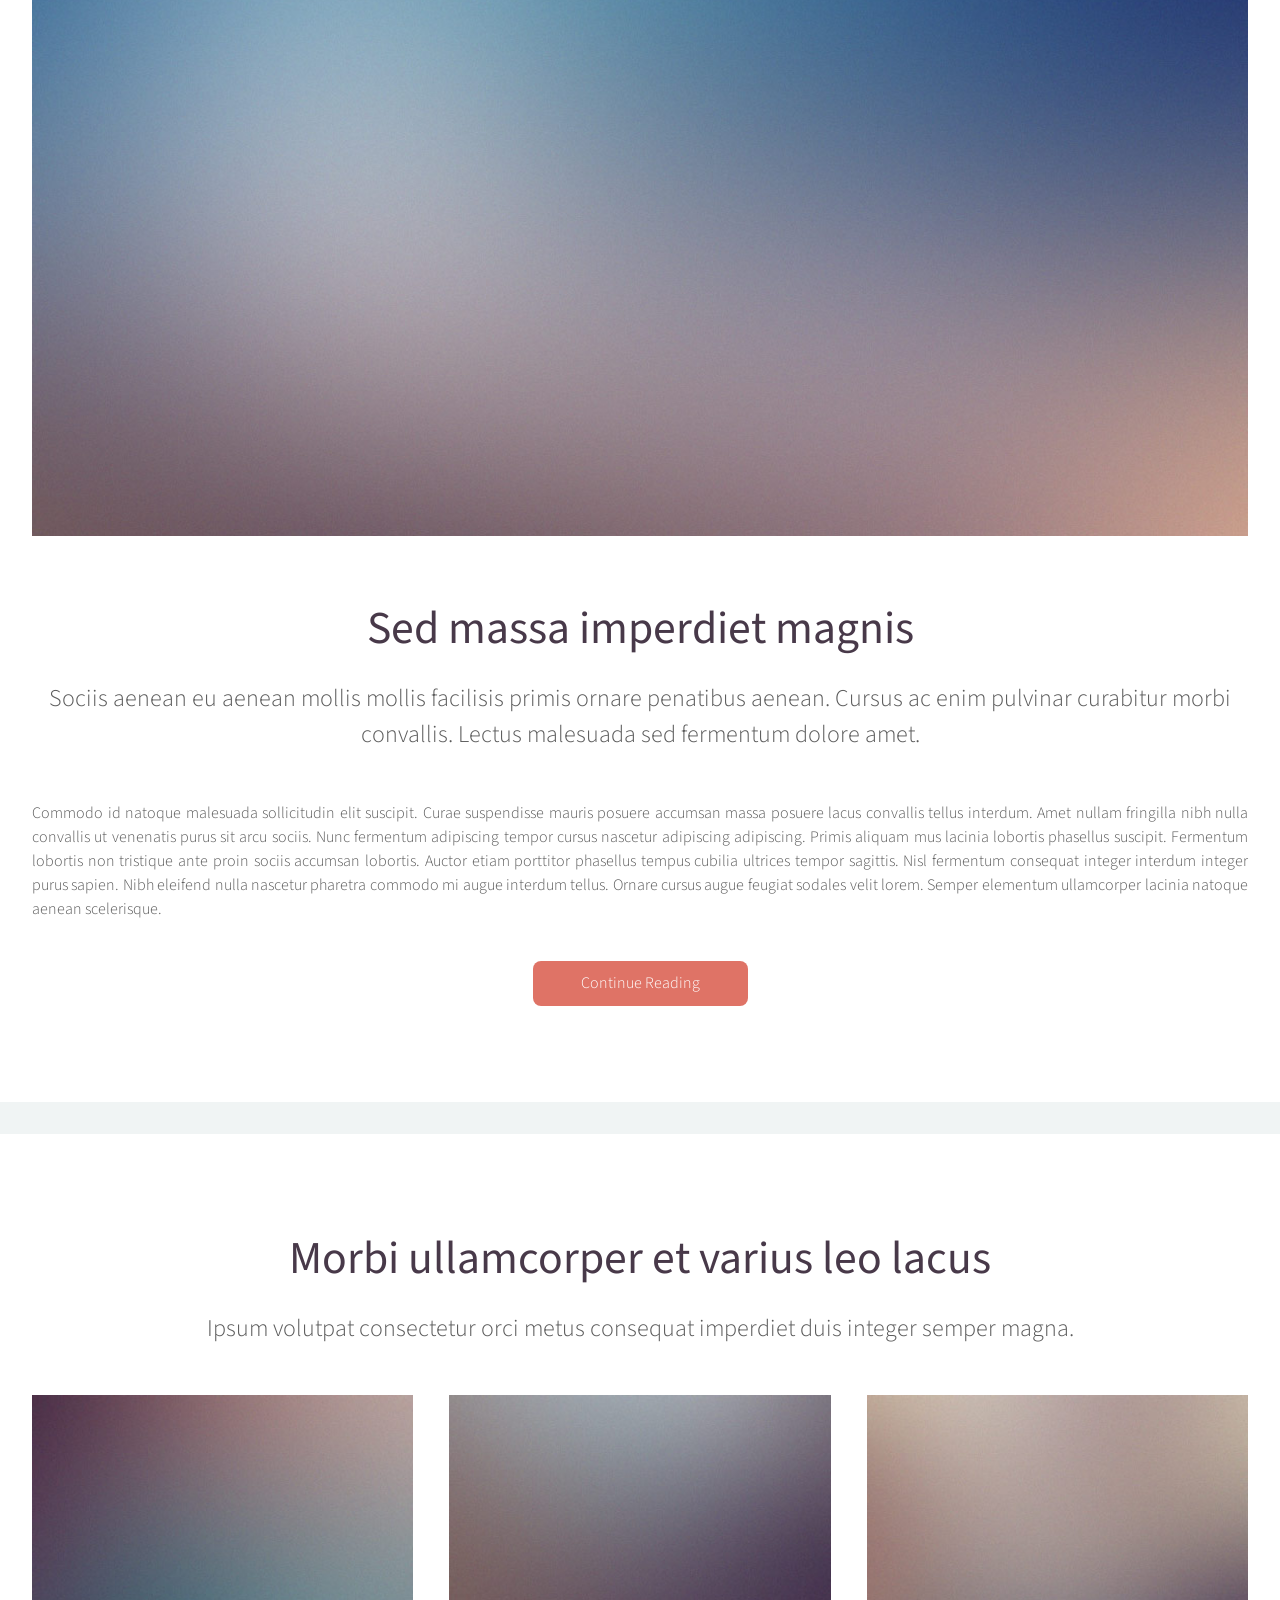
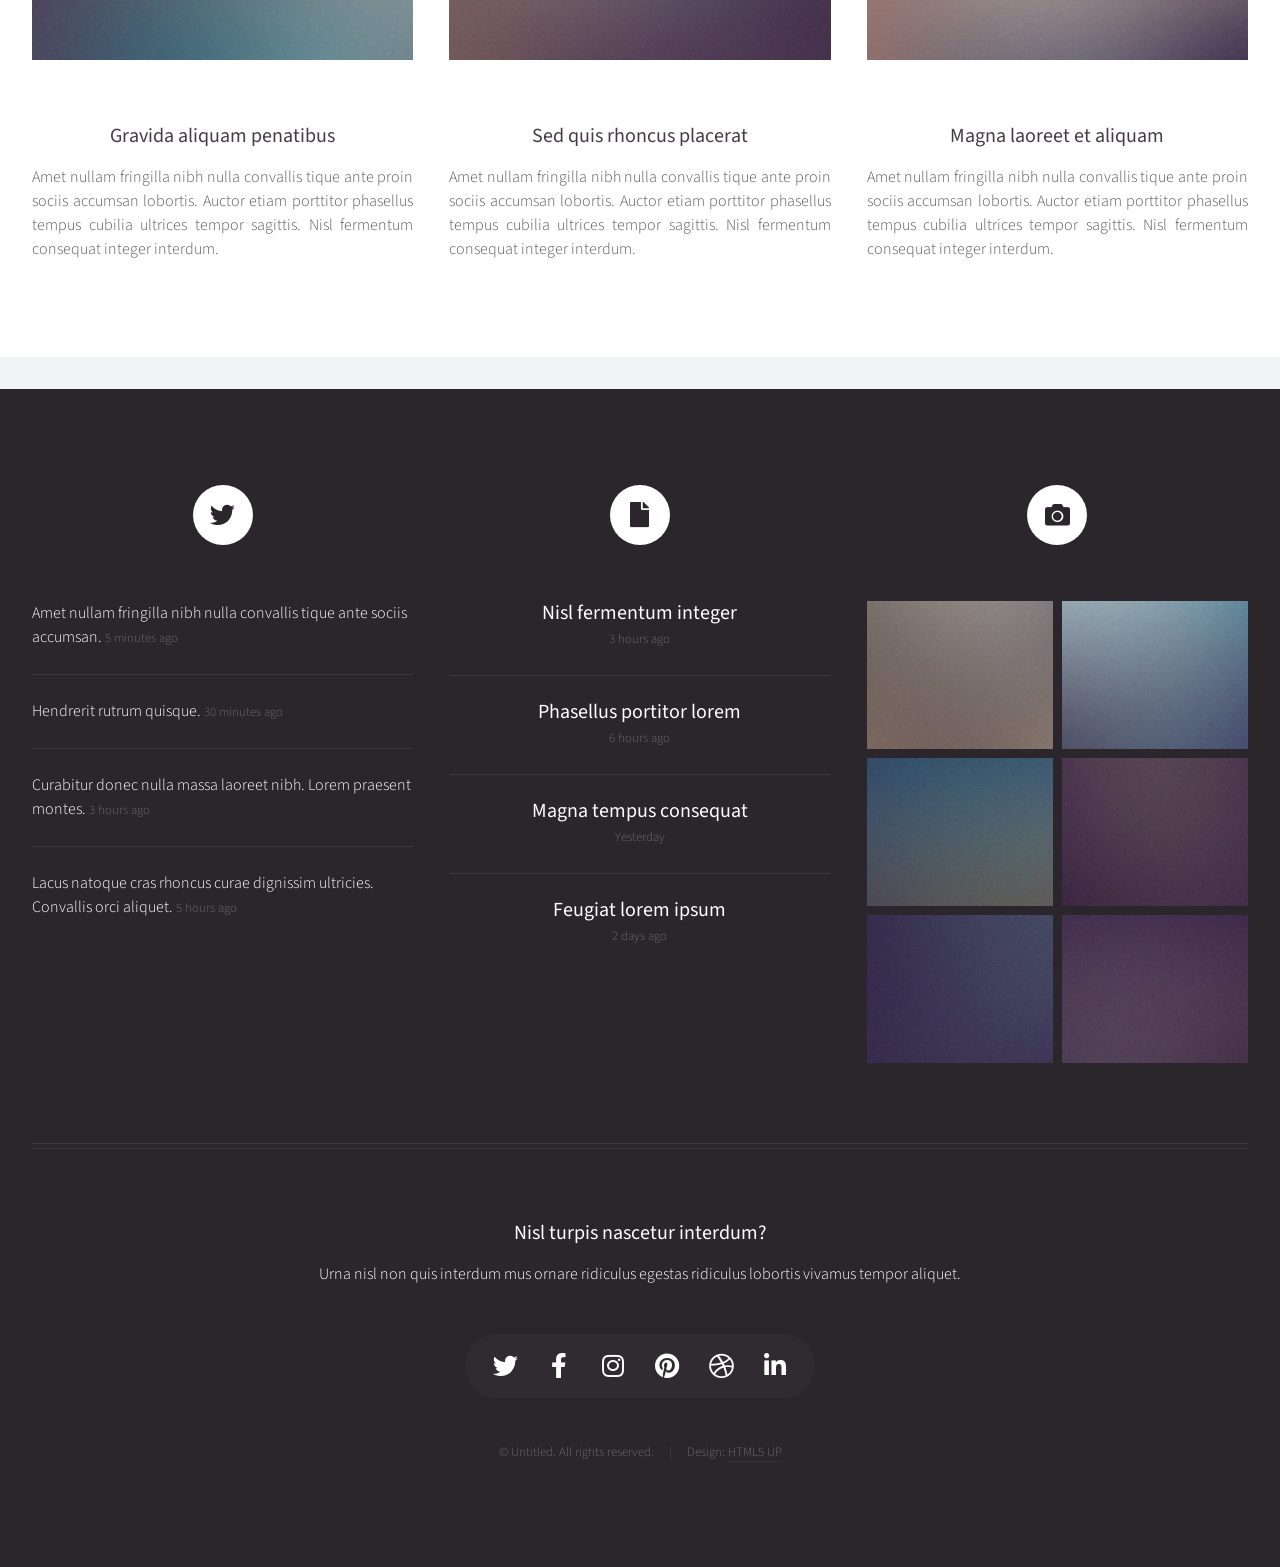
==== commit ede1188f: "Update index.html" ====
--- a/index.html
+++ b/index.html
@@ -33,23 +33,20 @@
 					<!-- Nav -->
 						<nav id="nav">
 							<ul>
-								<li><a href="index.html">Home</a></li>
+								<li><a href="index.html">Inicio</a></li>
 								<li>
-									<a href="#">Dropdown</a>
+									<a href="#">Actividades</a>
 									<ul>
-										<li><a href="#">Lorem ipsum dolor</a></li>
-										<li><a href="#">Magna phasellus</a></li>
-										<li><a href="#">Etiam dolore nisl</a></li>
-										<li>
-											<a href="#">And a submenu &hellip;</a>
+										<li><a href="#">Infantil</a></li>
+										<li>
+											<a href="#">Primaria &hellip;</a>
 											<ul>
-												<li><a href="#">Lorem ipsum dolor</a></li>
-												<li><a href="#">Phasellus consequat</a></li>
-												<li><a href="#">Magna phasellus</a></li>
-												<li><a href="#">Etiam dolore nisl</a></li>
+												<li><a href="#">1º-4º</a></li>
+												<li><a href="#">4º-6º</a></li>
 											</ul>
 										</li>
-										<li><a href="#">Veroeros feugiat</a></li>
+										<li><a href="#">Secundaria</a></li>
+										<li><a href="#">2º Bach/AA</a></li>
 									</ul>
 								</li>
 								<li><a href="left-sidebar.html">Left Sidebar</a></li>
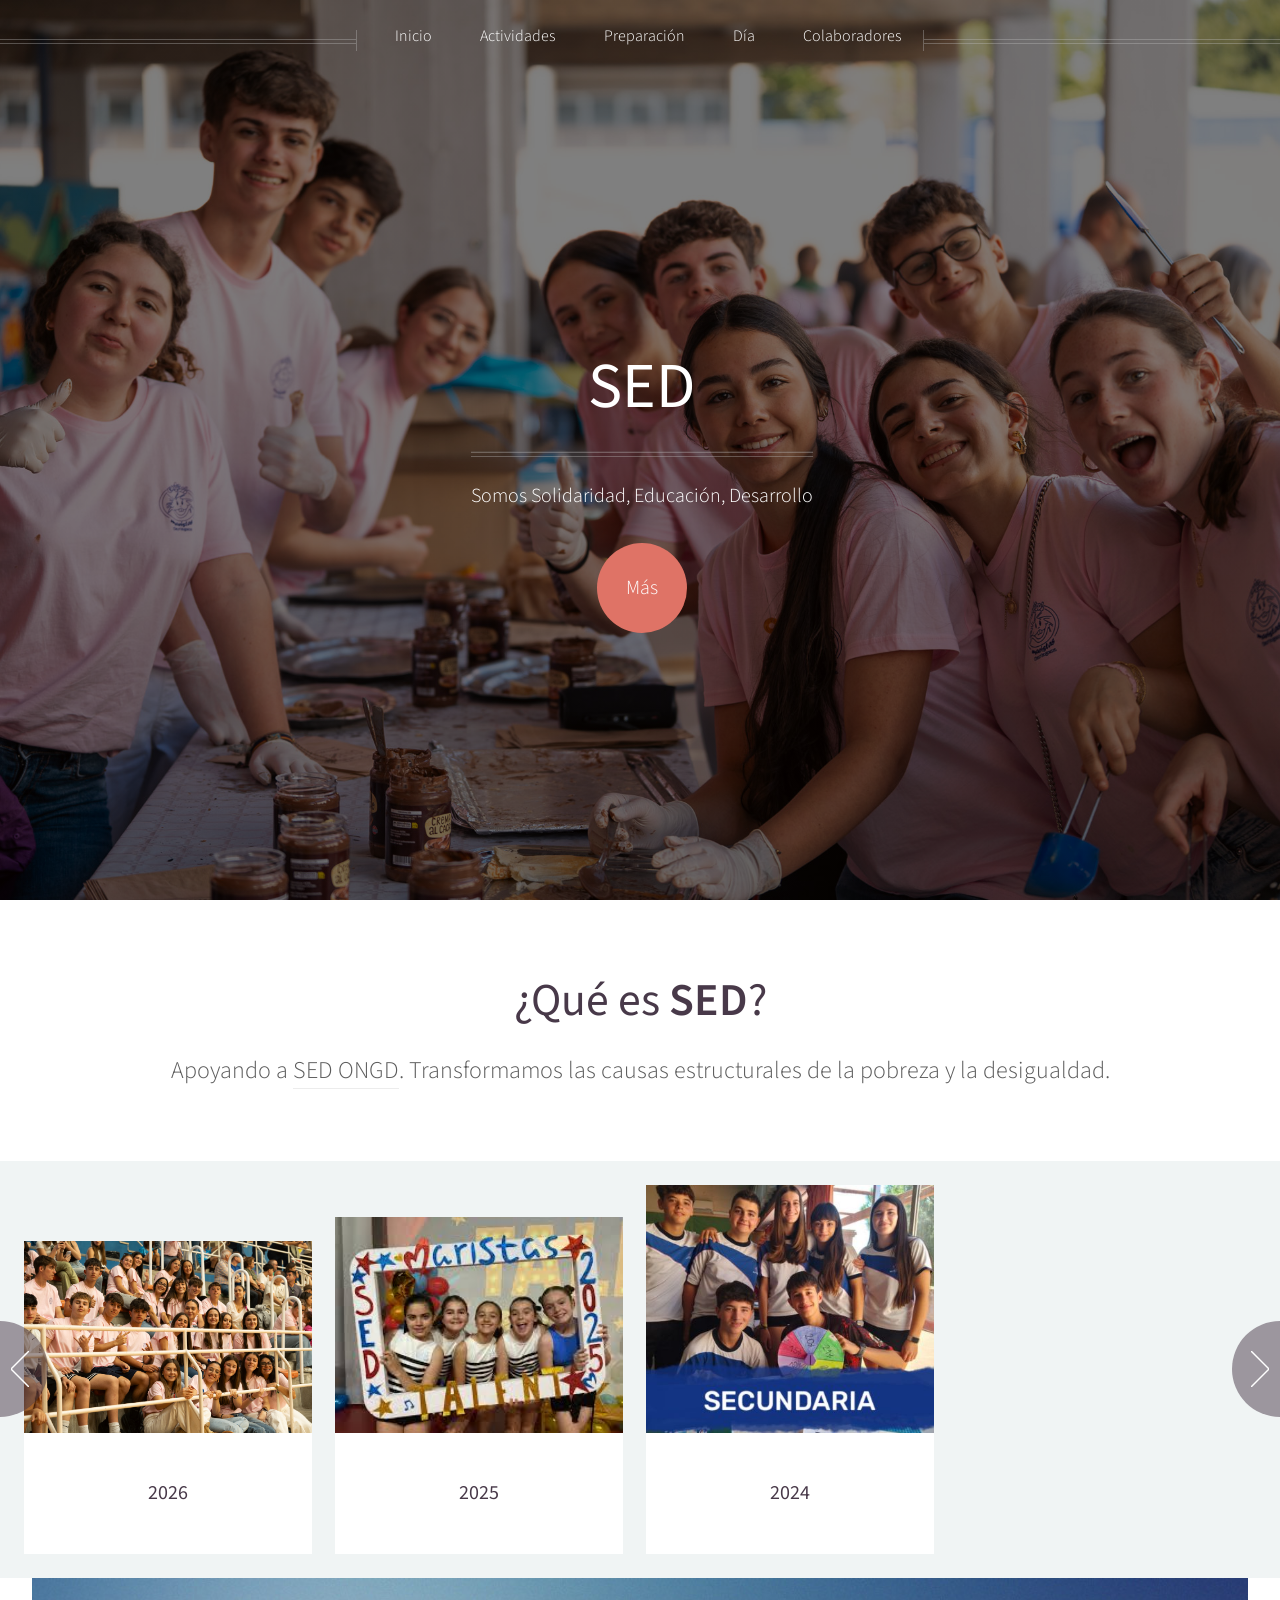
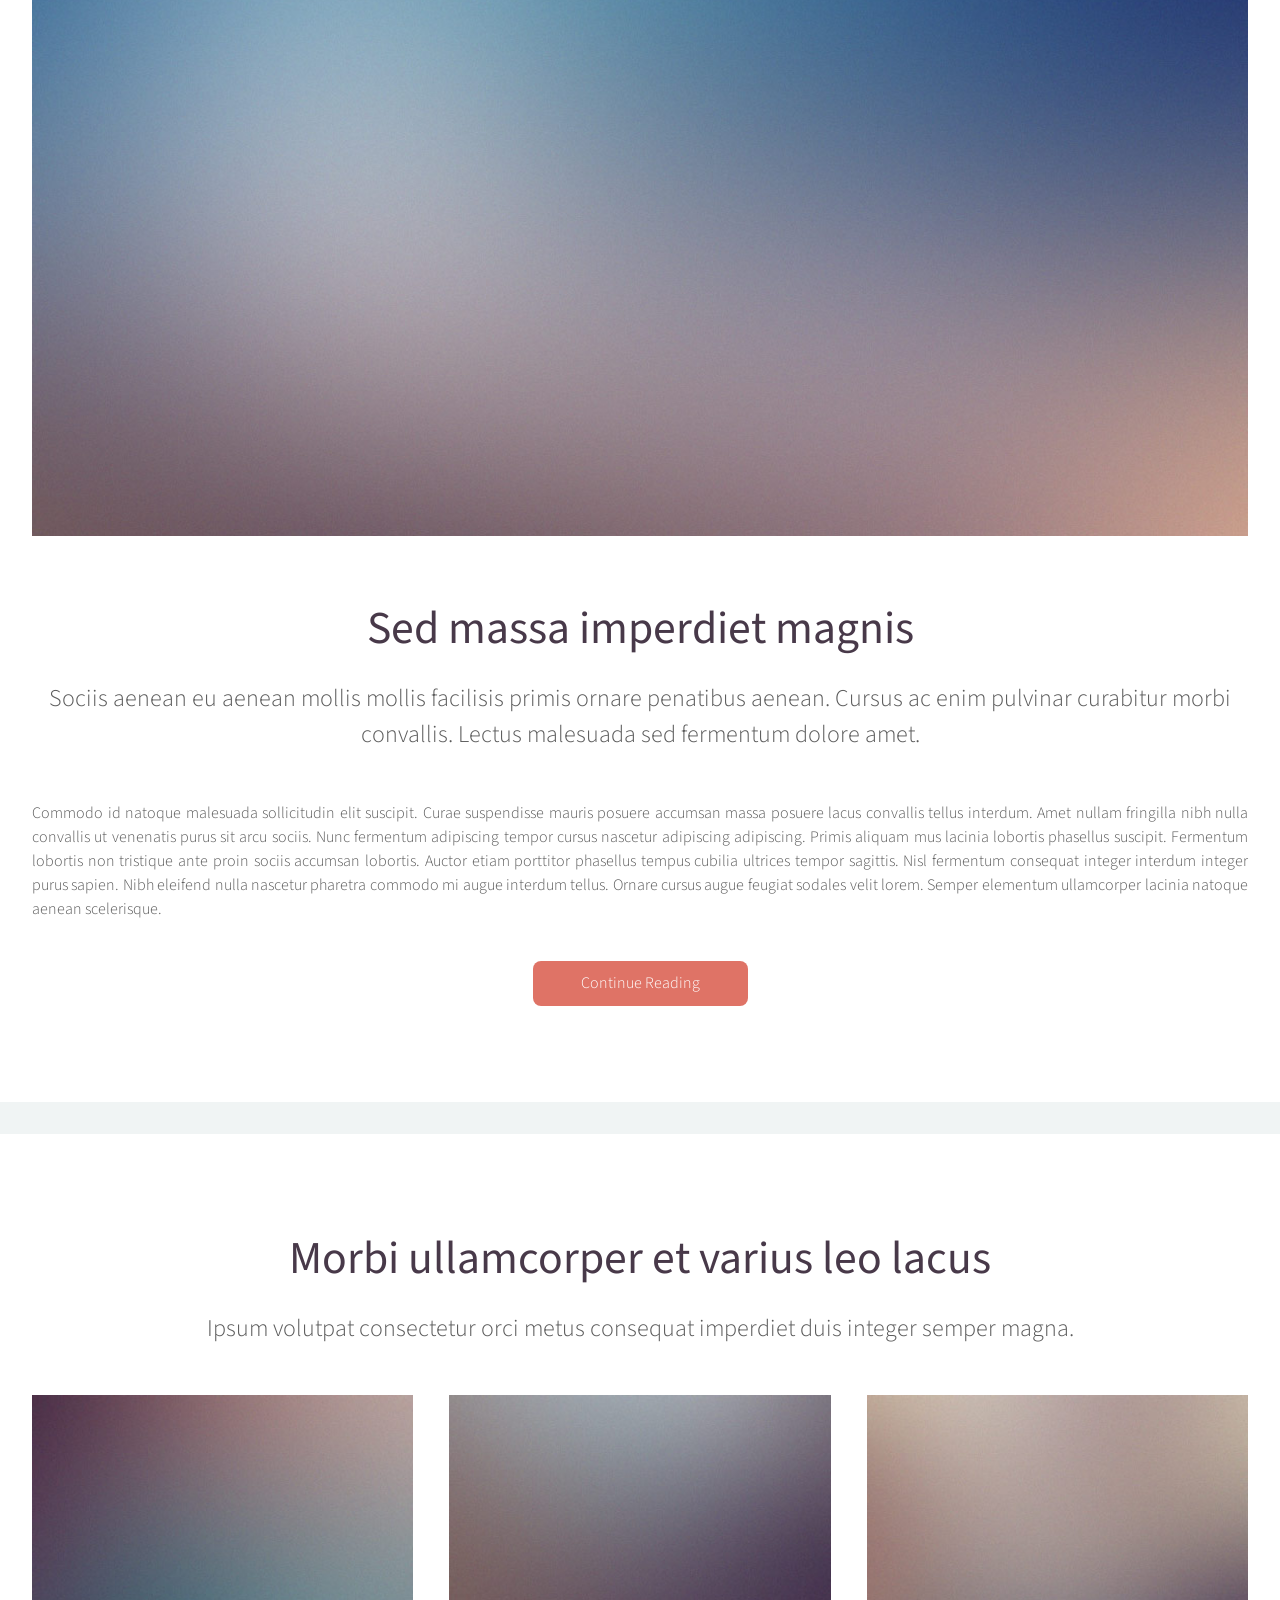
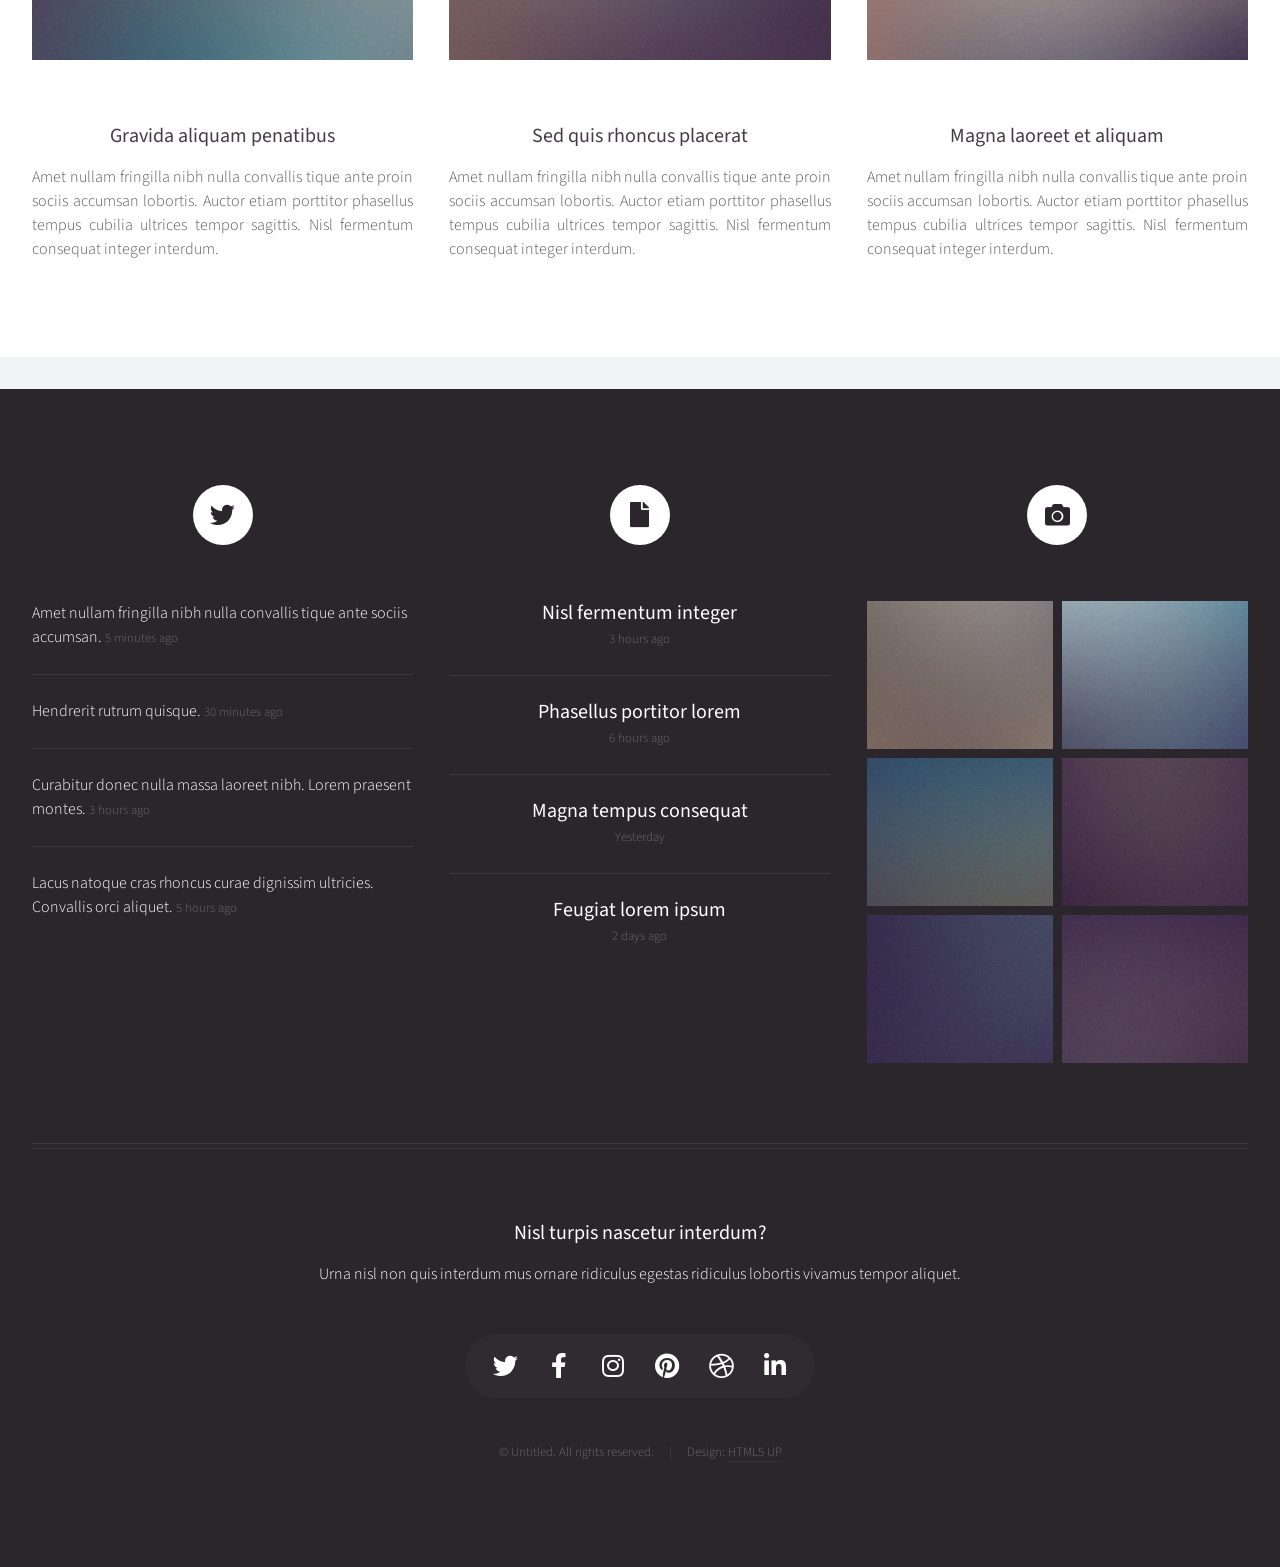
==== commit 0207d97a: "Update index.html" ====
--- a/index.html
+++ b/index.html
@@ -49,9 +49,9 @@
 										<li><a href="#">2º Bach/AA</a></li>
 									</ul>
 								</li>
-								<li><a href="left-sidebar.html">Left Sidebar</a></li>
-								<li><a href="right-sidebar.html">Right Sidebar</a></li>
-								<li><a href="no-sidebar.html">No Sidebar</a></li>
+								<li><a href="left-sidebar.html">Preparación</a></li>
+								<li><a href="right-sidebar.html">Día</a></li>
+								<li><a href="no-sidebar.html">Colaboradores</a></li>
 							</ul>
 						</nav>
 
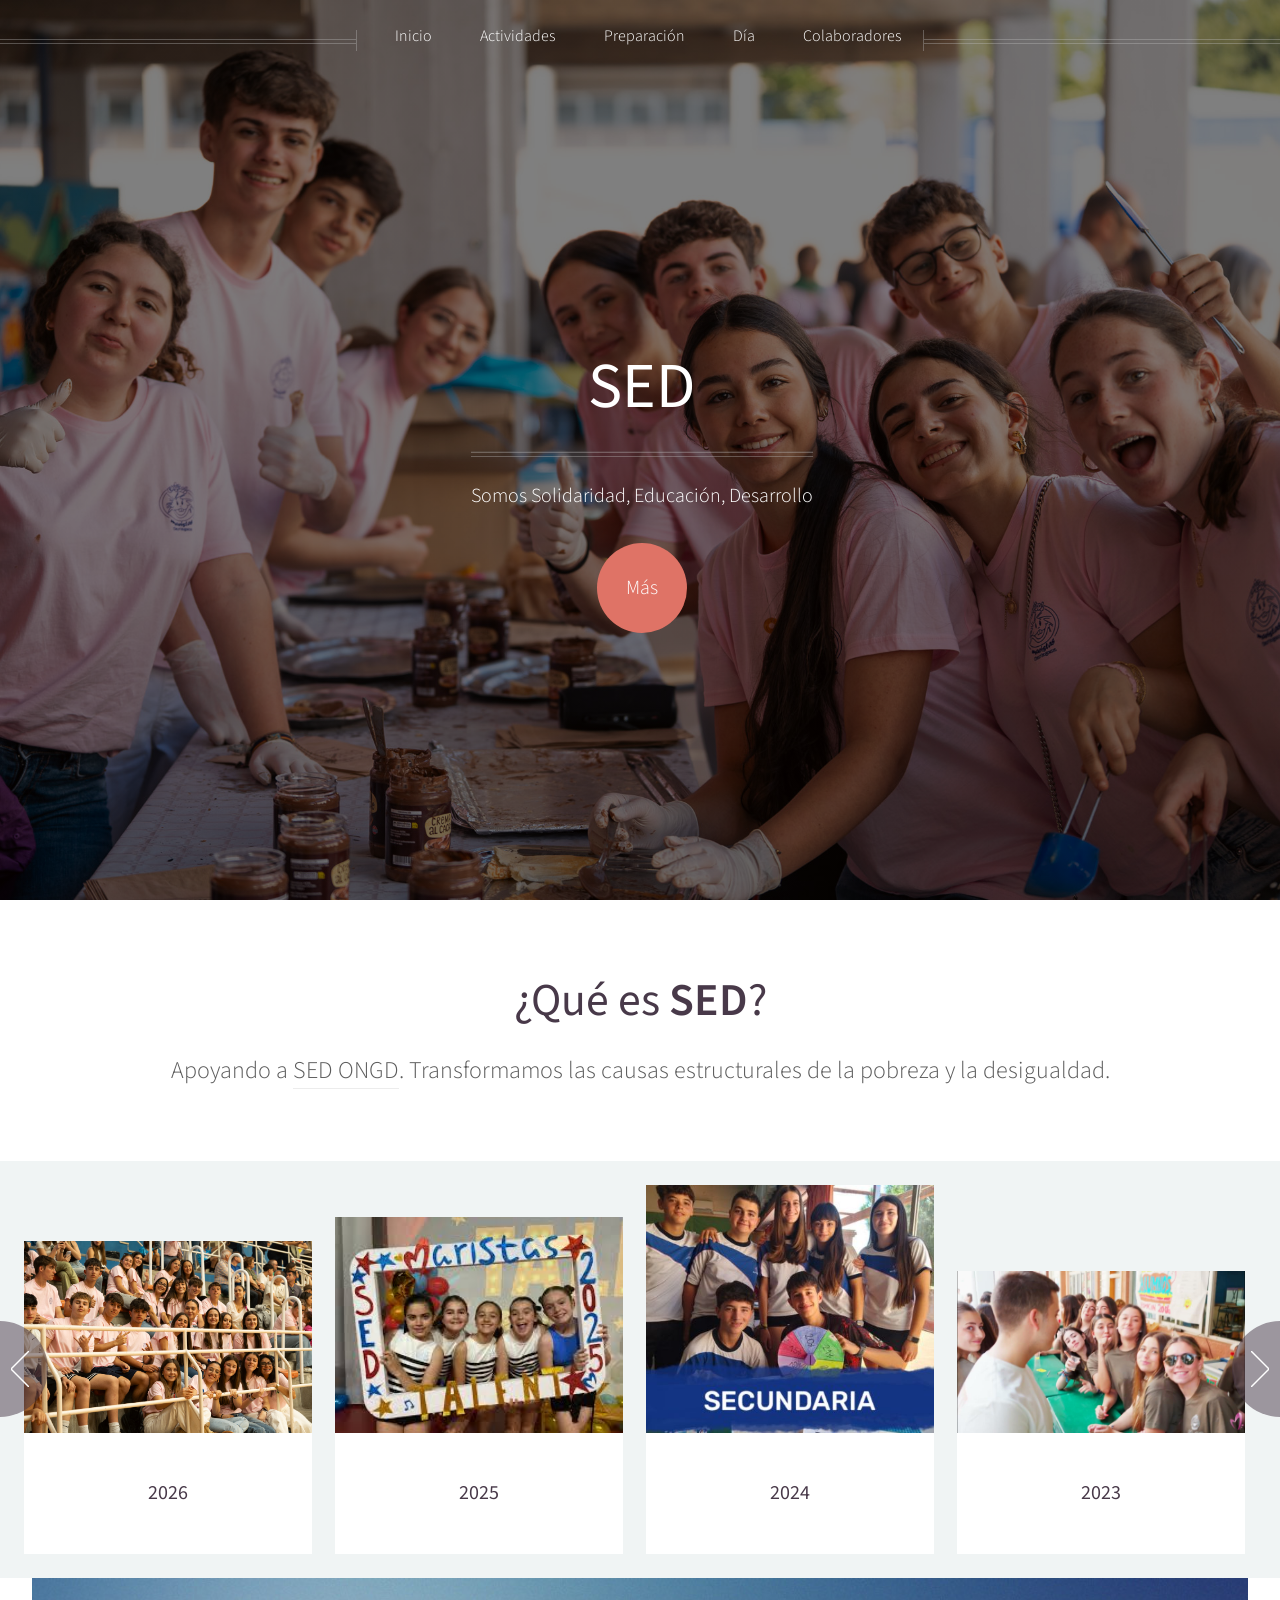
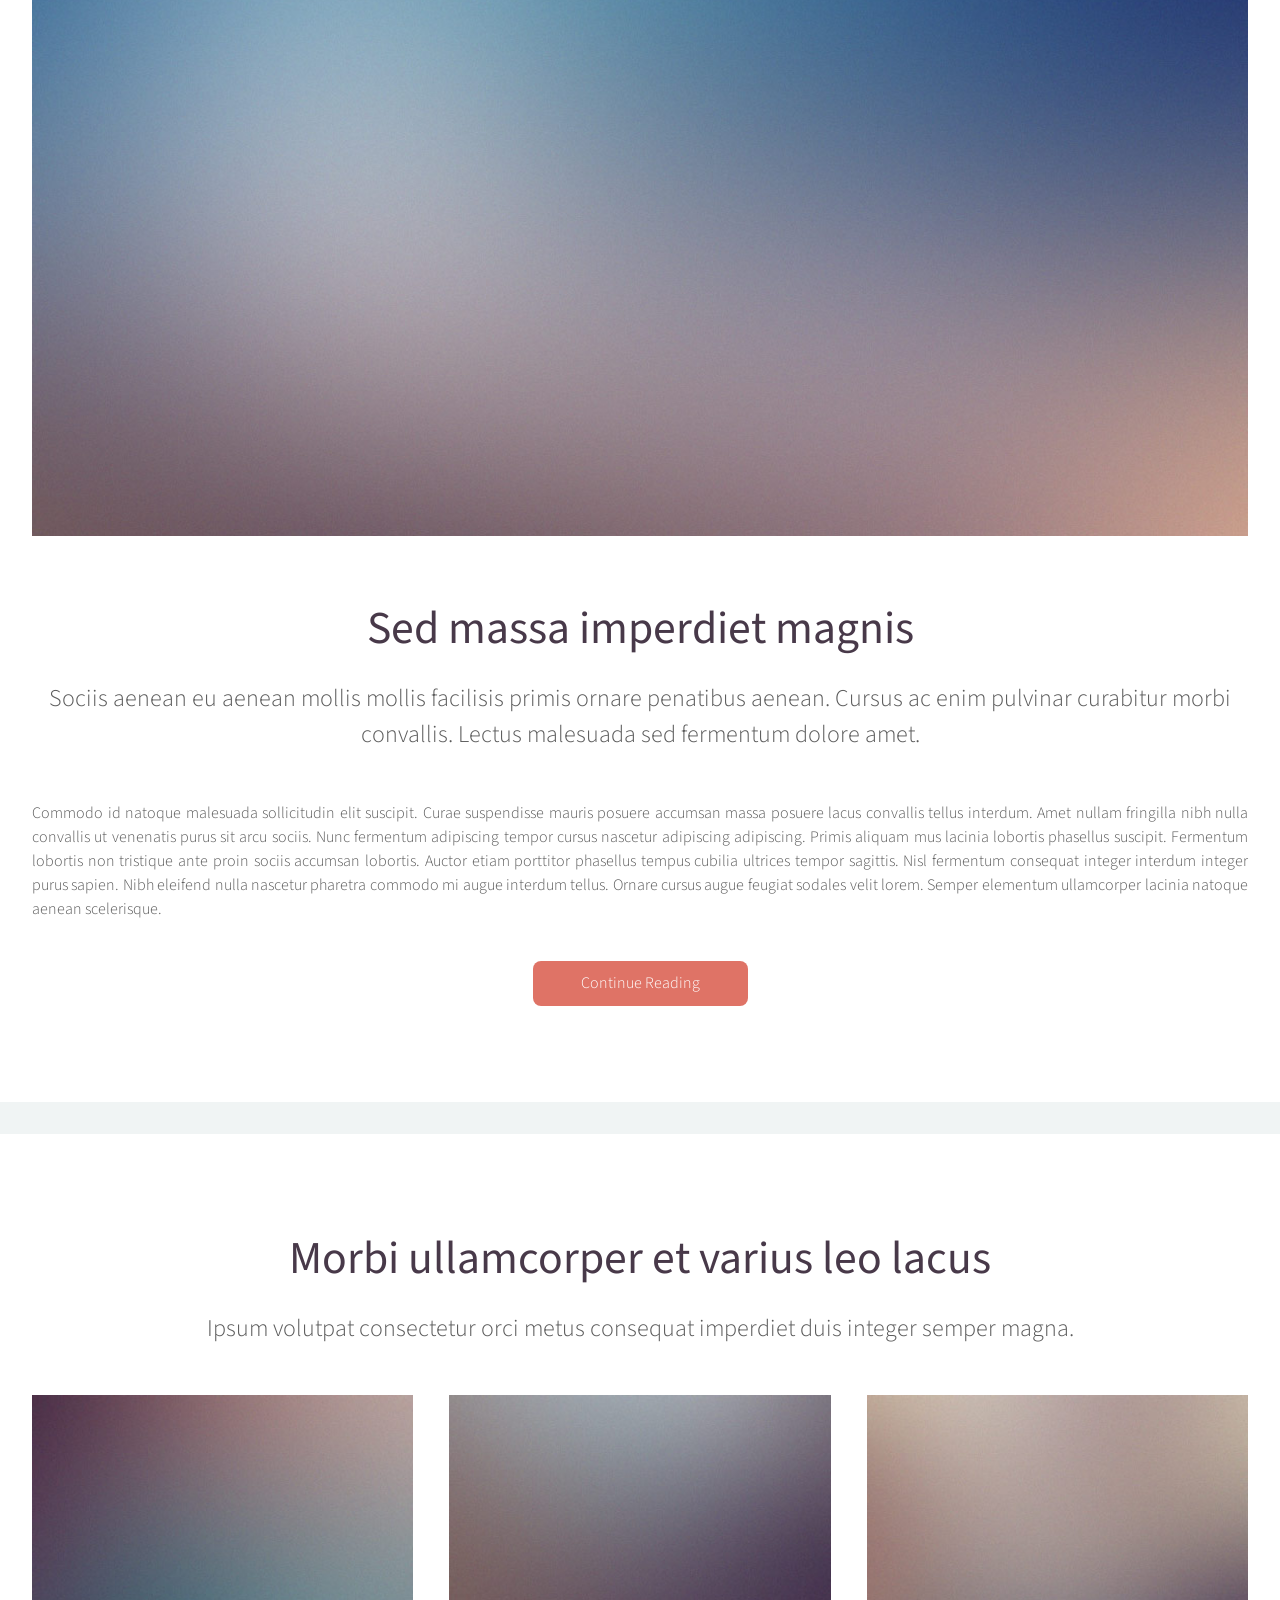
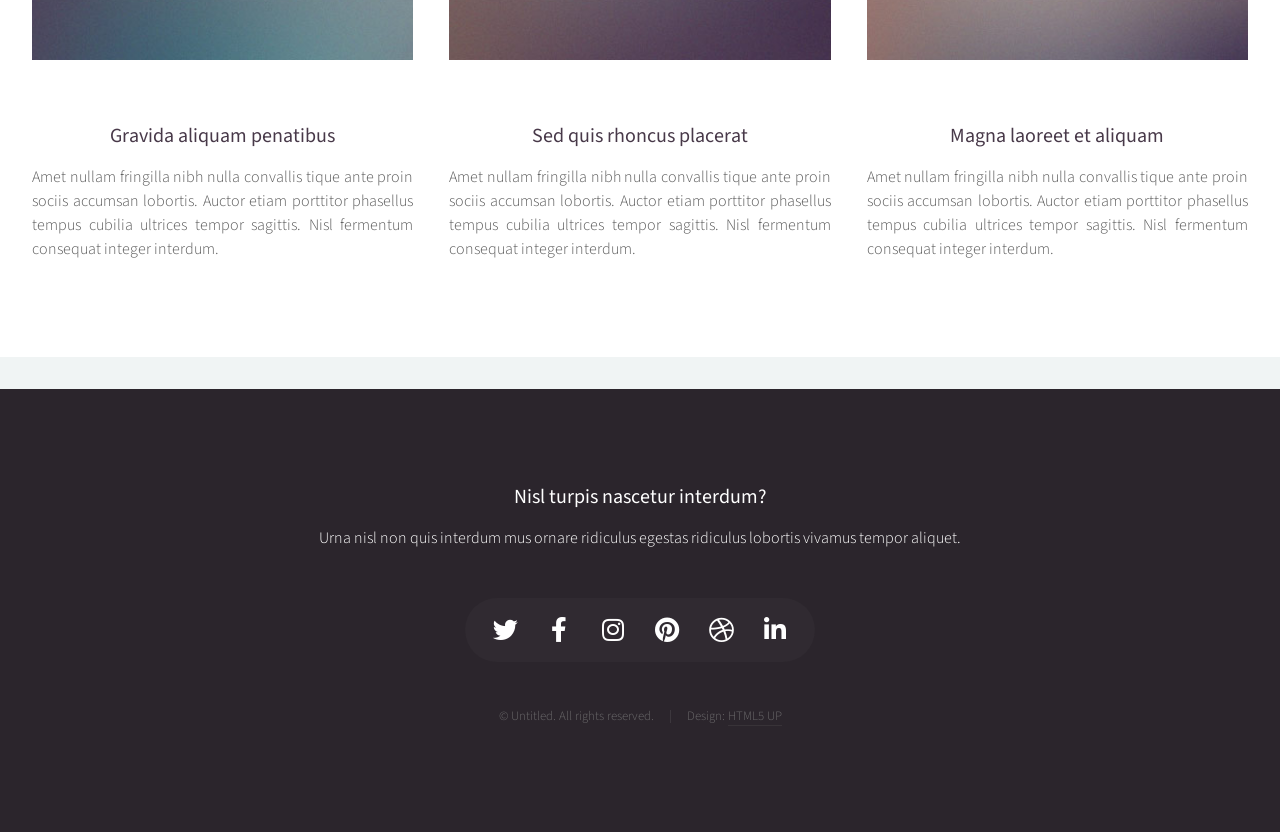
==== commit 088c2e86: "Update index.html" ====
--- a/index.html
+++ b/index.html
@@ -37,16 +37,16 @@
 								<li>
 									<a href="#">Actividades</a>
 									<ul>
-										<li><a href="#">Infantil</a></li>
+										<li><a href="infantil.html">Infantil</a></li>
 										<li>
 											<a href="#">Primaria &hellip;</a>
 											<ul>
-												<li><a href="#">1º-4º</a></li>
-												<li><a href="#">4º-6º</a></li>
+												<li><a href="primaria1.html">1º-4º</a></li>
+												<li><a href="primaria2.html">4º-6º</a></li>
 											</ul>
 										</li>
-										<li><a href="#">Secundaria</a></li>
-										<li><a href="#">2º Bach/AA</a></li>
+										<li><a href="secundaria.html">Secundaria</a></li>
+										<li><a href="bach.html">2º Bach/AA</a></li>
 									</ul>
 								</li>
 								<li><a href="left-sidebar.html">Preparación</a></li>
@@ -184,111 +184,8 @@
 			<!-- Footer -->
 				<div id="footer">
 					<div class="container">
-						<div class="row">
-
-							<!-- Tweets -->
-								<section class="col-4 col-12-mobile">
-									<header>
-										<h2 class="icon brands fa-twitter circled"><span class="label">Tweets</span></h2>
-									</header>
-									<ul class="divided">
-										<li>
-											<article class="tweet">
-												Amet nullam fringilla nibh nulla convallis tique ante sociis accumsan.
-												<span class="timestamp">5 minutes ago</span>
-											</article>
-										</li>
-										<li>
-											<article class="tweet">
-												Hendrerit rutrum quisque.
-												<span class="timestamp">30 minutes ago</span>
-											</article>
-										</li>
-										<li>
-											<article class="tweet">
-												Curabitur donec nulla massa laoreet nibh. Lorem praesent montes.
-												<span class="timestamp">3 hours ago</span>
-											</article>
-										</li>
-										<li>
-											<article class="tweet">
-												Lacus natoque cras rhoncus curae dignissim ultricies. Convallis orci aliquet.
-												<span class="timestamp">5 hours ago</span>
-											</article>
-										</li>
-									</ul>
-								</section>
-
-							<!-- Posts -->
-								<section class="col-4 col-12-mobile">
-									<header>
-										<h2 class="icon solid fa-file circled"><span class="label">Posts</span></h2>
-									</header>
-									<ul class="divided">
-										<li>
-											<article class="post stub">
-												<header>
-													<h3><a href="#">Nisl fermentum integer</a></h3>
-												</header>
-												<span class="timestamp">3 hours ago</span>
-											</article>
-										</li>
-										<li>
-											<article class="post stub">
-												<header>
-													<h3><a href="#">Phasellus portitor lorem</a></h3>
-												</header>
-												<span class="timestamp">6 hours ago</span>
-											</article>
-										</li>
-										<li>
-											<article class="post stub">
-												<header>
-													<h3><a href="#">Magna tempus consequat</a></h3>
-												</header>
-												<span class="timestamp">Yesterday</span>
-											</article>
-										</li>
-										<li>
-											<article class="post stub">
-												<header>
-													<h3><a href="#">Feugiat lorem ipsum</a></h3>
-												</header>
-												<span class="timestamp">2 days ago</span>
-											</article>
-										</li>
-									</ul>
-								</section>
-
-							<!-- Photos -->
-								<section class="col-4 col-12-mobile">
-									<header>
-										<h2 class="icon solid fa-camera circled"><span class="label">Photos</span></h2>
-									</header>
-									<div class="row gtr-25">
-										<div class="col-6">
-											<a href="#" class="image fit"><img src="images/pic10.jpg" alt="" /></a>
-										</div>
-										<div class="col-6">
-											<a href="#" class="image fit"><img src="images/pic11.jpg" alt="" /></a>
-										</div>
-										<div class="col-6">
-											<a href="#" class="image fit"><img src="images/pic12.jpg" alt="" /></a>
-										</div>
-										<div class="col-6">
-											<a href="#" class="image fit"><img src="images/pic13.jpg" alt="" /></a>
-										</div>
-										<div class="col-6">
-											<a href="#" class="image fit"><img src="images/pic14.jpg" alt="" /></a>
-										</div>
-										<div class="col-6">
-											<a href="#" class="image fit"><img src="images/pic15.jpg" alt="" /></a>
-										</div>
-									</div>
-								</section>
-
-						</div>
-						<hr />
+
+					
 						<div class="row">
 							<div class="col-12">
 
@@ -317,7 +214,6 @@
 
 							</div>
 
-						</div>
 					</div>
 				</div>
 
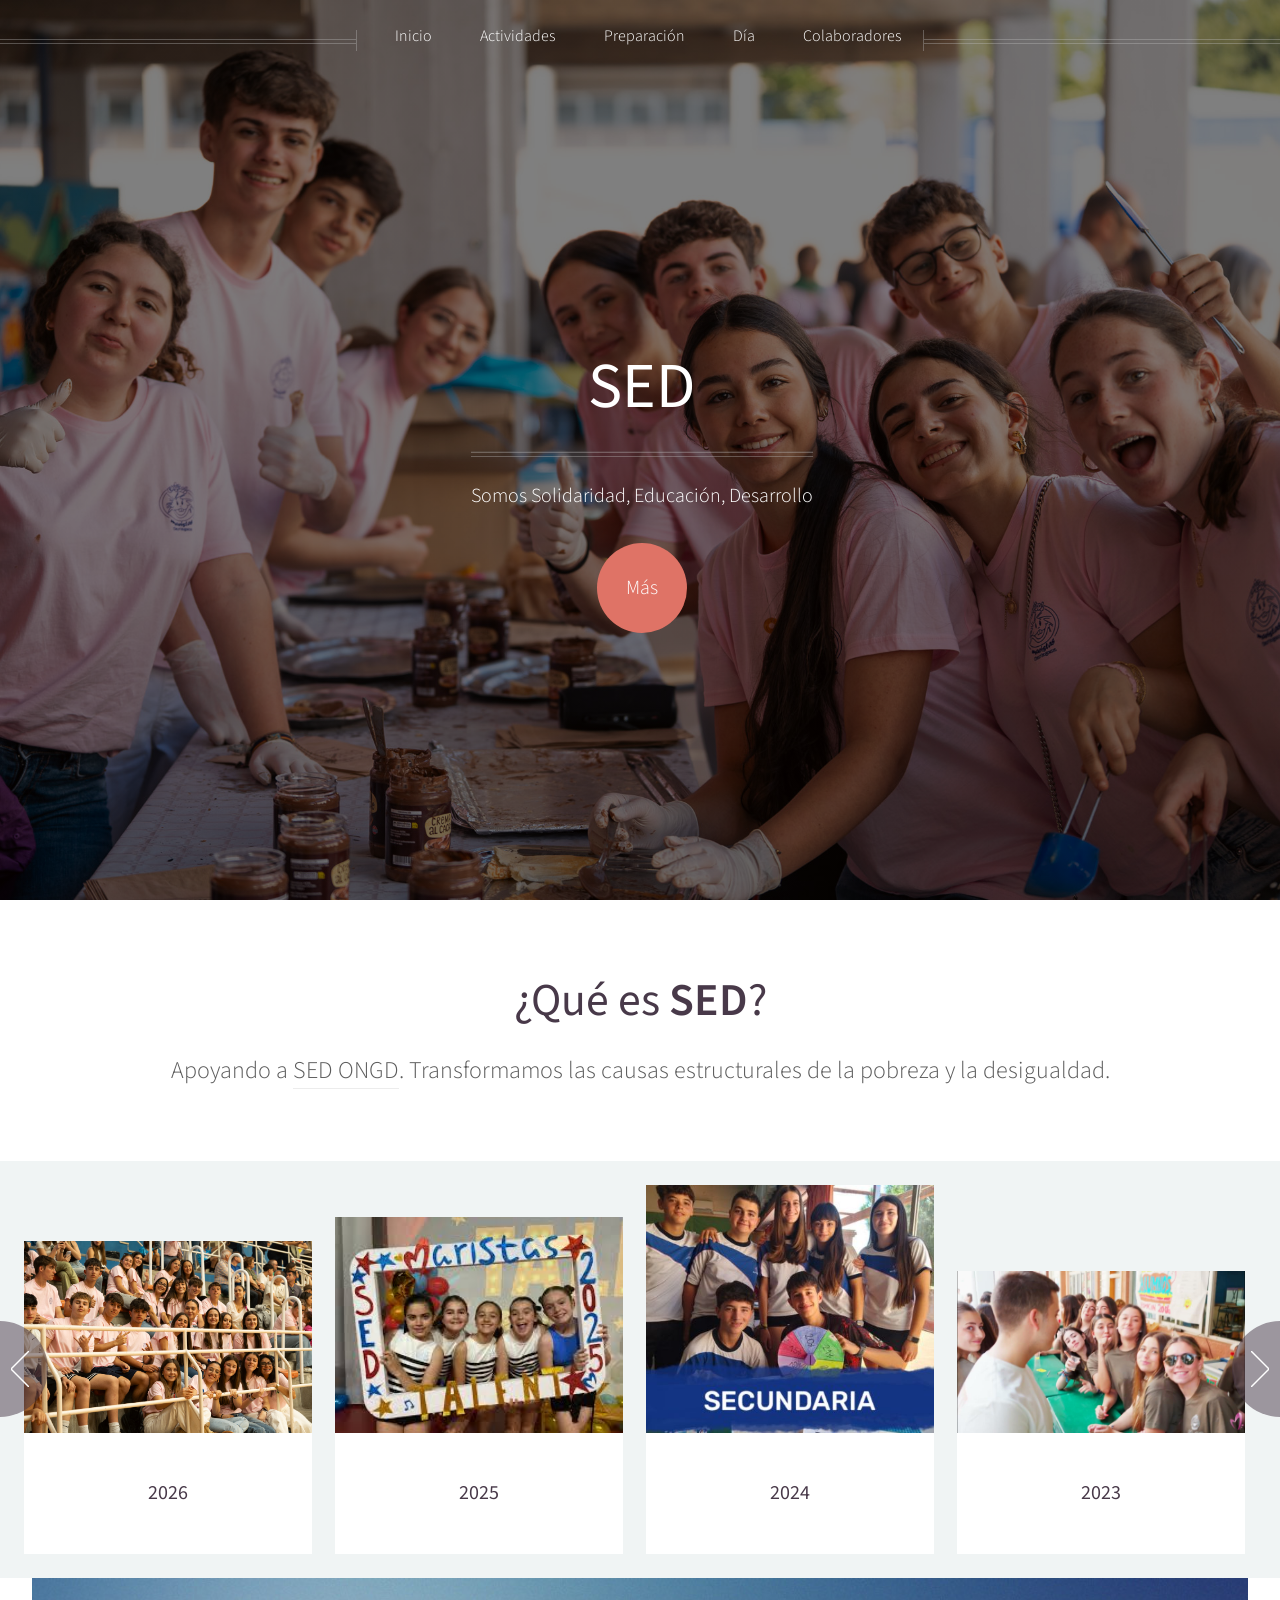
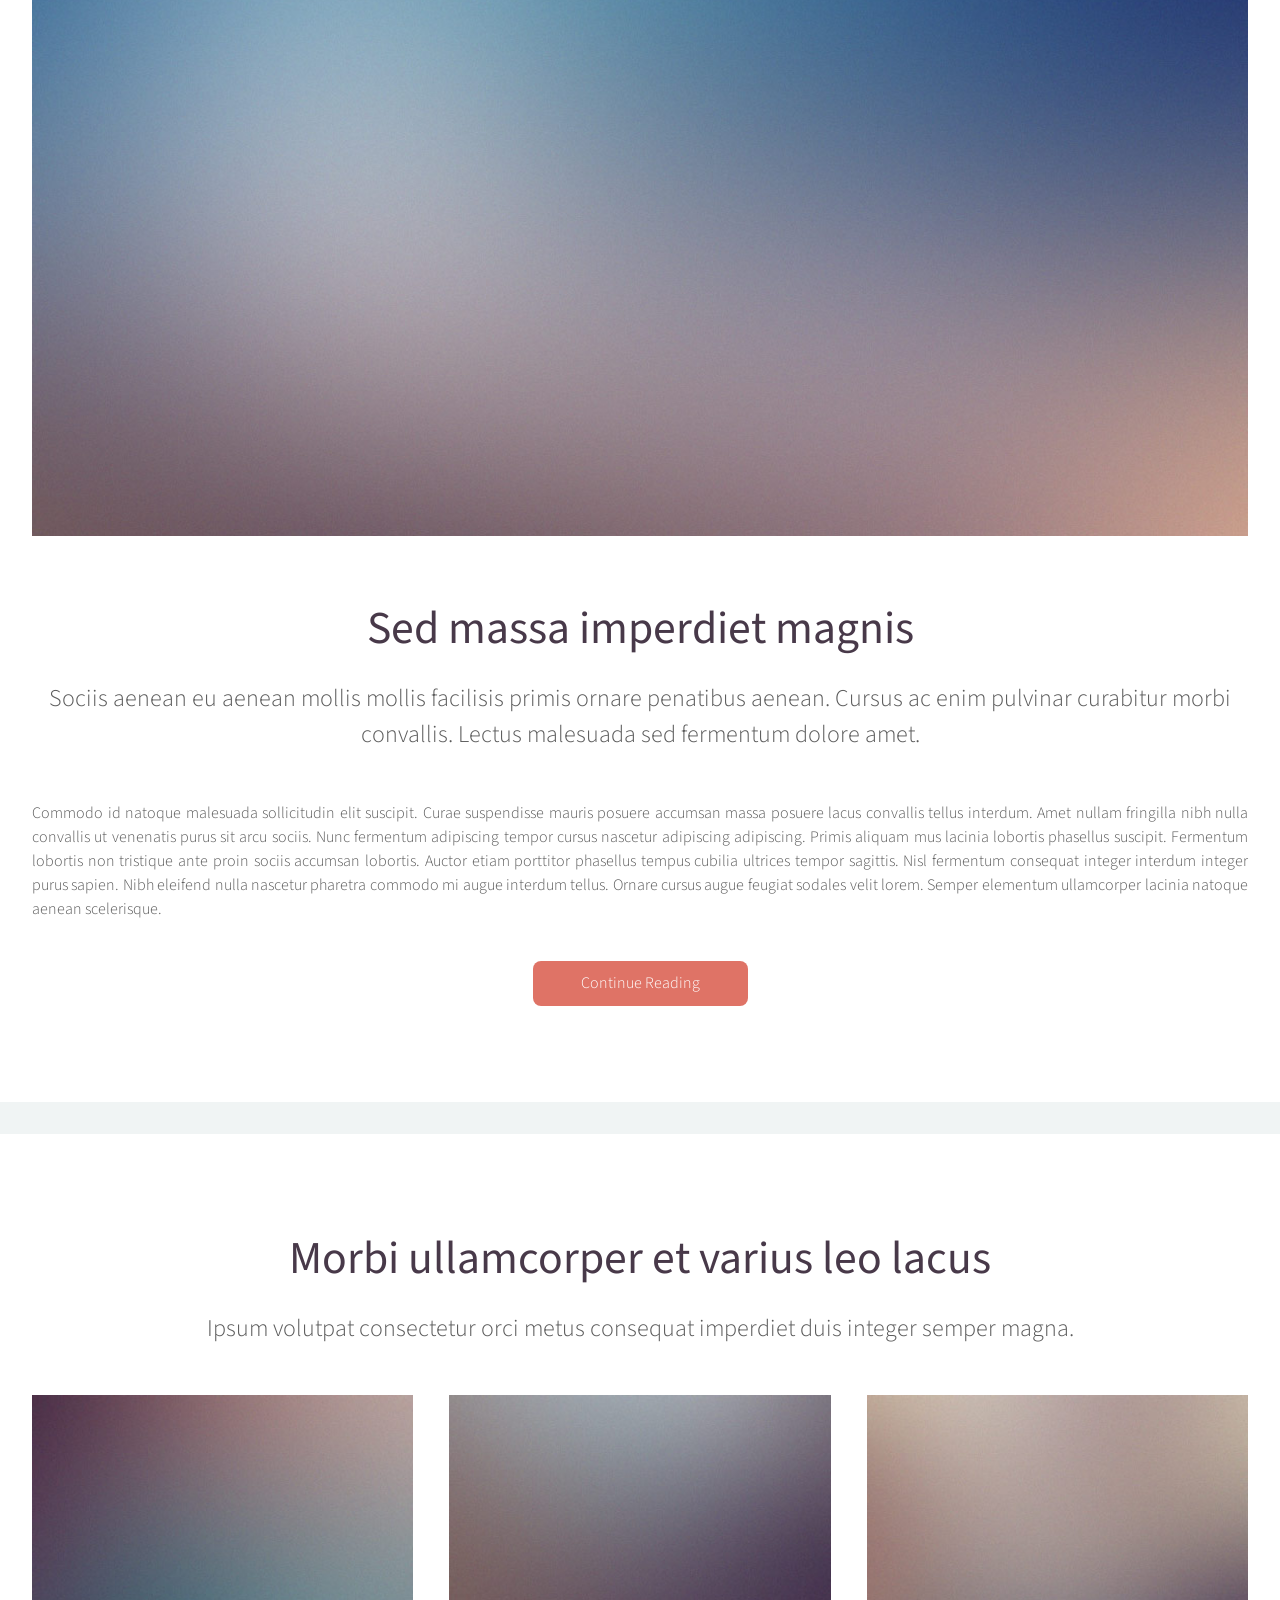
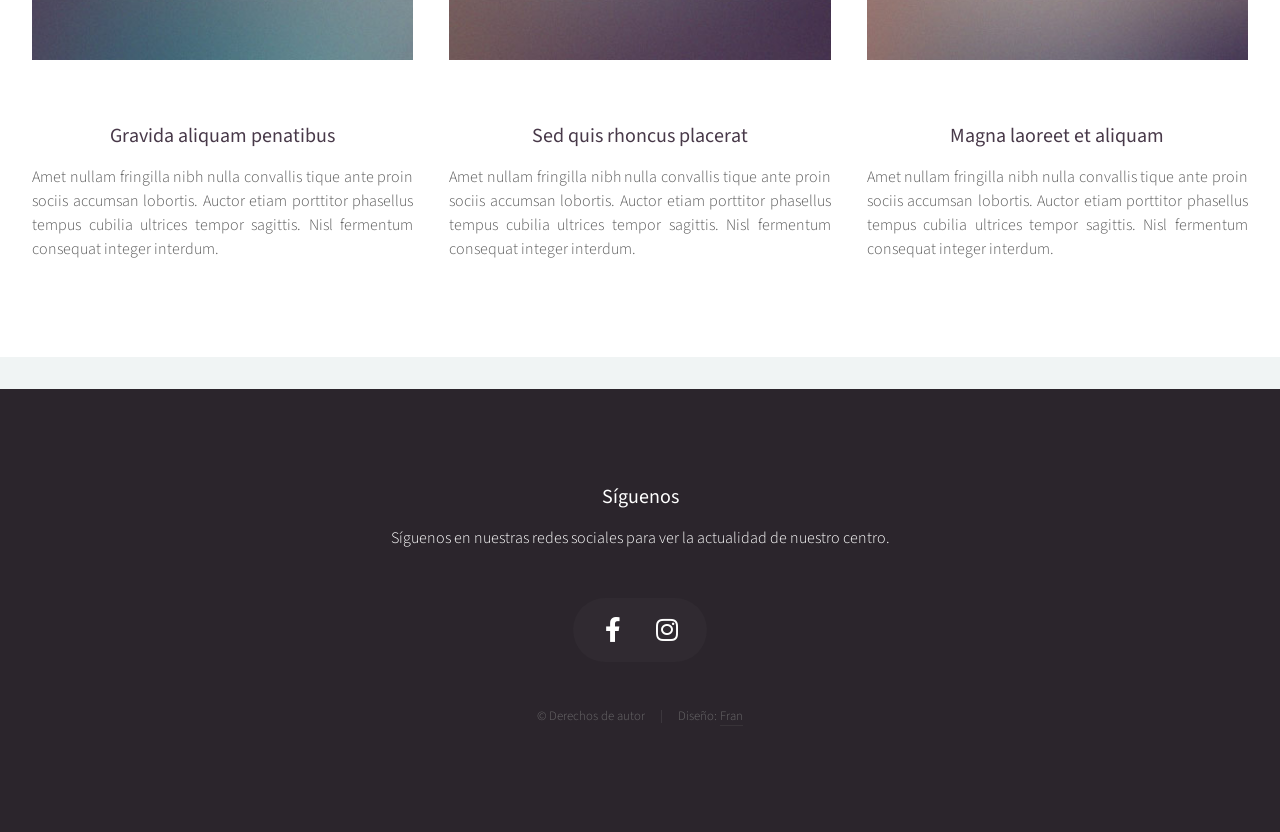
==== commit b12c4459: "Update index.html" ====
--- a/index.html
+++ b/index.html
@@ -192,23 +192,20 @@
 								<!-- Contact -->
 									<section class="contact">
 										<header>
-											<h3>Nisl turpis nascetur interdum?</h3>
+											<h3>Síguenos</h3>
 										</header>
-										<p>Urna nisl non quis interdum mus ornare ridiculus egestas ridiculus lobortis vivamus tempor aliquet.</p>
+										<p>Síguenos en nuestras redes sociales para ver la actualidad de nuestro centro.</p>
 										<ul class="icons">
-											<li><a href="#" class="icon brands fa-twitter"><span class="label">Twitter</span></a></li>
-											<li><a href="#" class="icon brands fa-facebook-f"><span class="label">Facebook</span></a></li>
-											<li><a href="#" class="icon brands fa-instagram"><span class="label">Instagram</span></a></li>
-											<li><a href="#" class="icon brands fa-pinterest"><span class="label">Pinterest</span></a></li>
-											<li><a href="#" class="icon brands fa-dribbble"><span class="label">Dribbble</span></a></li>
-											<li><a href="#" class="icon brands fa-linkedin-in"><span class="label">Linkedin</span></a></li>
+											<li><a href="https://www.facebook.com/MaristasCt" class="icon brands fa-facebook-f"><span class="label">Facebook</span></a></li>
+											<li><a href="https://www.instagram.com/MaristasCt" class="icon brands fa-instagram"><span class="label">Instagram</span></a></li>
+										
 										</ul>
 									</section>
 
 								<!-- Copyright -->
 									<div class="copyright">
 										<ul class="menu">
-											<li>&copy; Untitled. All rights reserved.</li><li>Design: <a href="http://html5up.net">HTML5 UP</a></li>
+											<li>&copy; Derechos de autor</li><li>Diseño: <a href="https://www.instagram.com/frxnnvieitoo">Fran</a></li>
 										</ul>
 									</div>
 
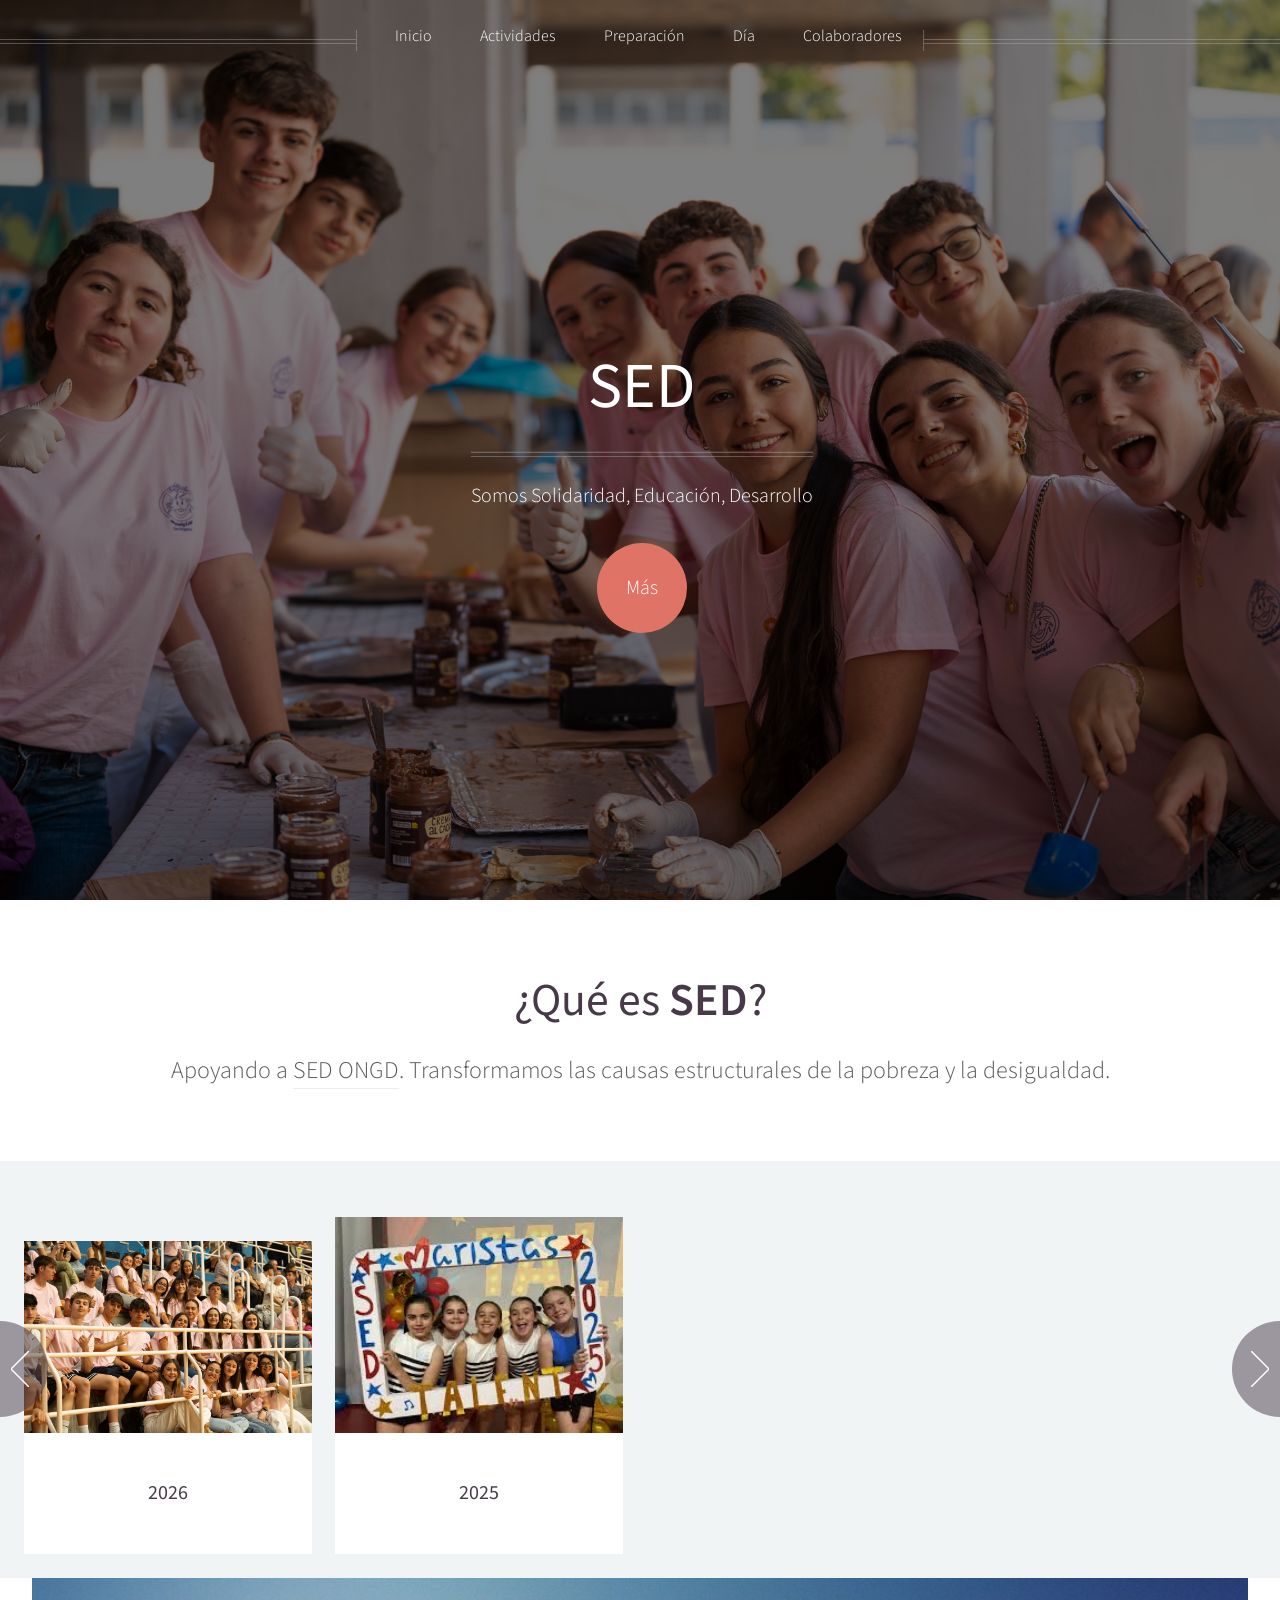
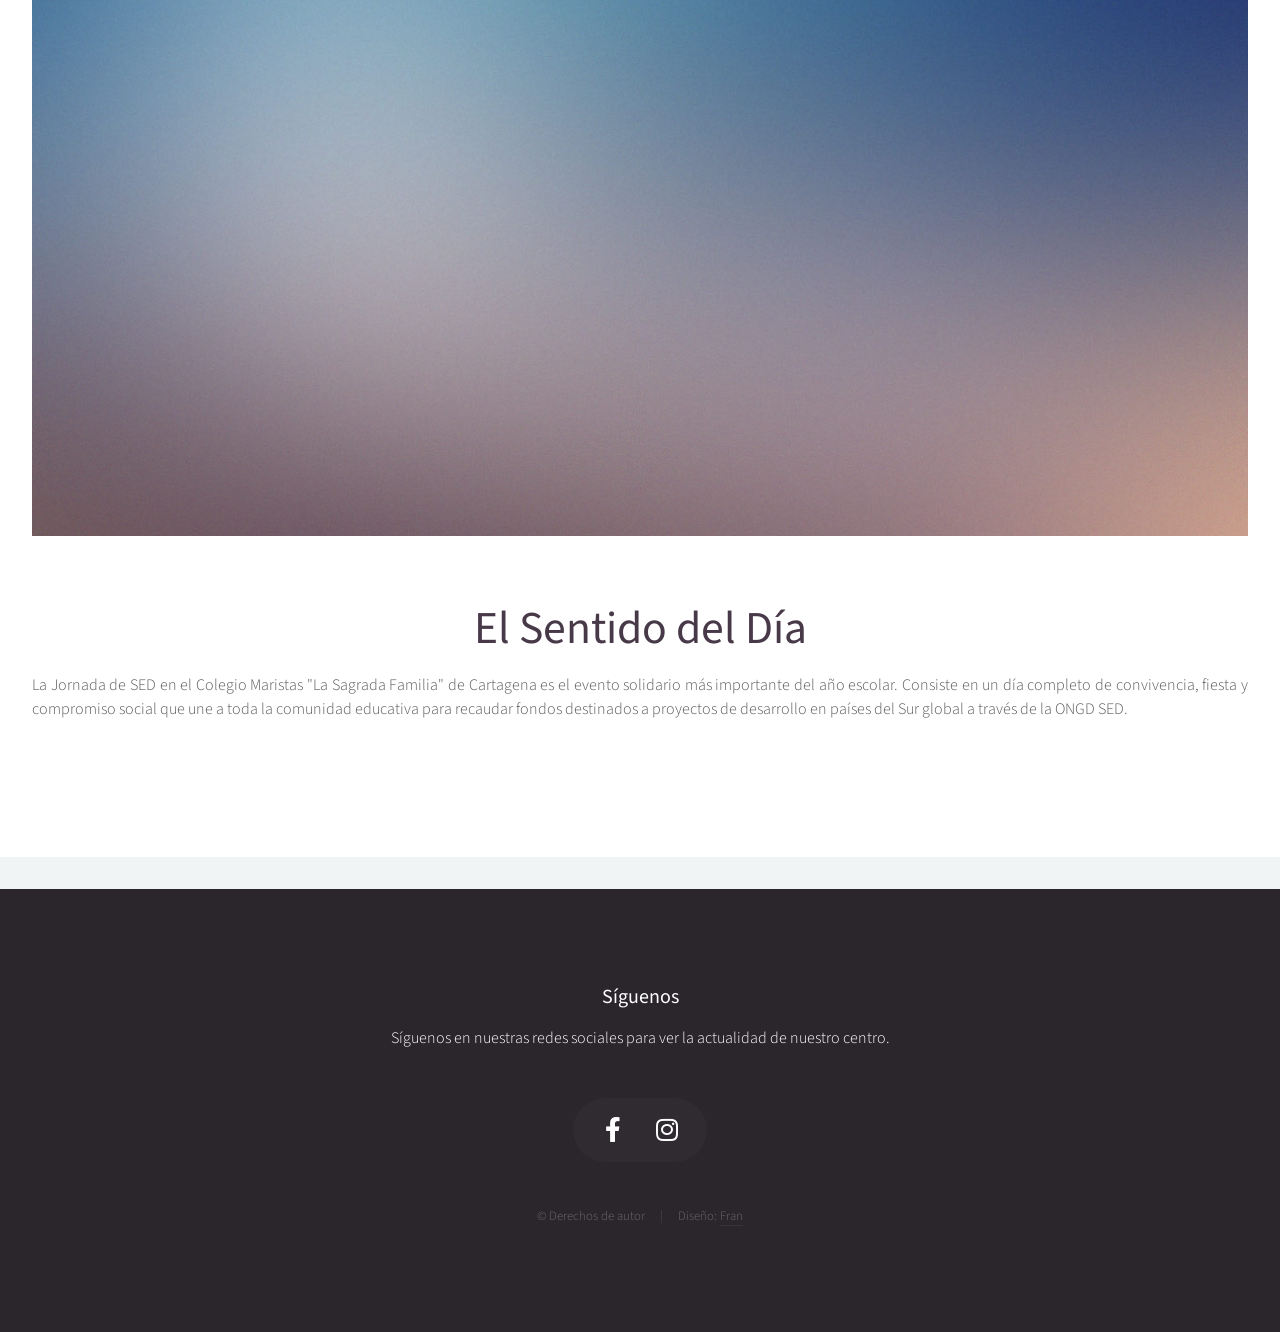
==== commit d45e6d3c: "Update index.html" ====
--- a/index.html
+++ b/index.html
@@ -114,72 +114,18 @@
 					<article id="main" class="container special">
 						<a href="#" class="image featured"><img src="images/pic06.jpg" alt="" /></a>
 						<header>
-							<h2><a href="#">Sed massa imperdiet magnis</a></h2>
-							<p>
-								Sociis aenean eu aenean mollis mollis facilisis primis ornare penatibus aenean. Cursus ac enim
-								pulvinar curabitur morbi convallis. Lectus malesuada sed fermentum dolore amet.
-							</p>
+							<h2><a href="#">El Sentido del Día</a></h2>
+							
 						</header>
 						<p>
-							Commodo id natoque malesuada sollicitudin elit suscipit. Curae suspendisse mauris posuere accumsan massa
-							posuere lacus convallis tellus interdum. Amet nullam fringilla nibh nulla convallis ut venenatis purus
-							sit arcu sociis. Nunc fermentum adipiscing tempor cursus nascetur adipiscing adipiscing. Primis aliquam
-							mus lacinia lobortis phasellus suscipit. Fermentum lobortis non tristique ante proin sociis accumsan
-							lobortis. Auctor etiam porttitor phasellus tempus cubilia ultrices tempor sagittis. Nisl fermentum
-							consequat integer interdum integer purus sapien. Nibh eleifend nulla nascetur pharetra commodo mi augue
-							interdum tellus. Ornare cursus augue feugiat sodales velit lorem. Semper elementum ullamcorper lacinia
-							natoque aenean scelerisque.
-						</p>
-						<footer>
-							<a href="#" class="button">Continue Reading</a>
+La Jornada de SED en el Colegio Maristas "La Sagrada Familia" de Cartagena es el evento solidario más importante del año escolar. Consiste en un día completo de convivencia, fiesta y compromiso social que une a toda la comunidad educativa para recaudar fondos destinados a proyectos de desarrollo en países del Sur global a través de la ONGD SED.						<footer>
+						
 						</footer>
 					</article>
 
 				</div>
 
-			<!-- Features -->
-				<div class="wrapper style1">
-
-					<section id="features" class="container special">
-						<header>
-							<h2>Morbi ullamcorper et varius leo lacus</h2>
-							<p>Ipsum volutpat consectetur orci metus consequat imperdiet duis integer semper magna.</p>
-						</header>
-						<div class="row">
-							<article class="col-4 col-12-mobile special">
-								<a href="#" class="image featured"><img src="images/pic07.jpg" alt="" /></a>
-								<header>
-									<h3><a href="#">Gravida aliquam penatibus</a></h3>
-								</header>
-								<p>
-									Amet nullam fringilla nibh nulla convallis tique ante proin sociis accumsan lobortis. Auctor etiam
-									porttitor phasellus tempus cubilia ultrices tempor sagittis. Nisl fermentum consequat integer interdum.
-								</p>
-							</article>
-							<article class="col-4 col-12-mobile special">
-								<a href="#" class="image featured"><img src="images/pic08.jpg" alt="" /></a>
-								<header>
-									<h3><a href="#">Sed quis rhoncus placerat</a></h3>
-								</header>
-								<p>
-									Amet nullam fringilla nibh nulla convallis tique ante proin sociis accumsan lobortis. Auctor etiam
-									porttitor phasellus tempus cubilia ultrices tempor sagittis. Nisl fermentum consequat integer interdum.
-								</p>
-							</article>
-							<article class="col-4 col-12-mobile special">
-								<a href="#" class="image featured"><img src="images/pic09.jpg" alt="" /></a>
-								<header>
-									<h3><a href="#">Magna laoreet et aliquam</a></h3>
-								</header>
-								<p>
-									Amet nullam fringilla nibh nulla convallis tique ante proin sociis accumsan lobortis. Auctor etiam
-									porttitor phasellus tempus cubilia ultrices tempor sagittis. Nisl fermentum consequat integer interdum.
-								</p>
-							</article>
-						</div>
-					</section>
-
-				</div>
+			
 
 			<!-- Footer -->
 				<div id="footer">
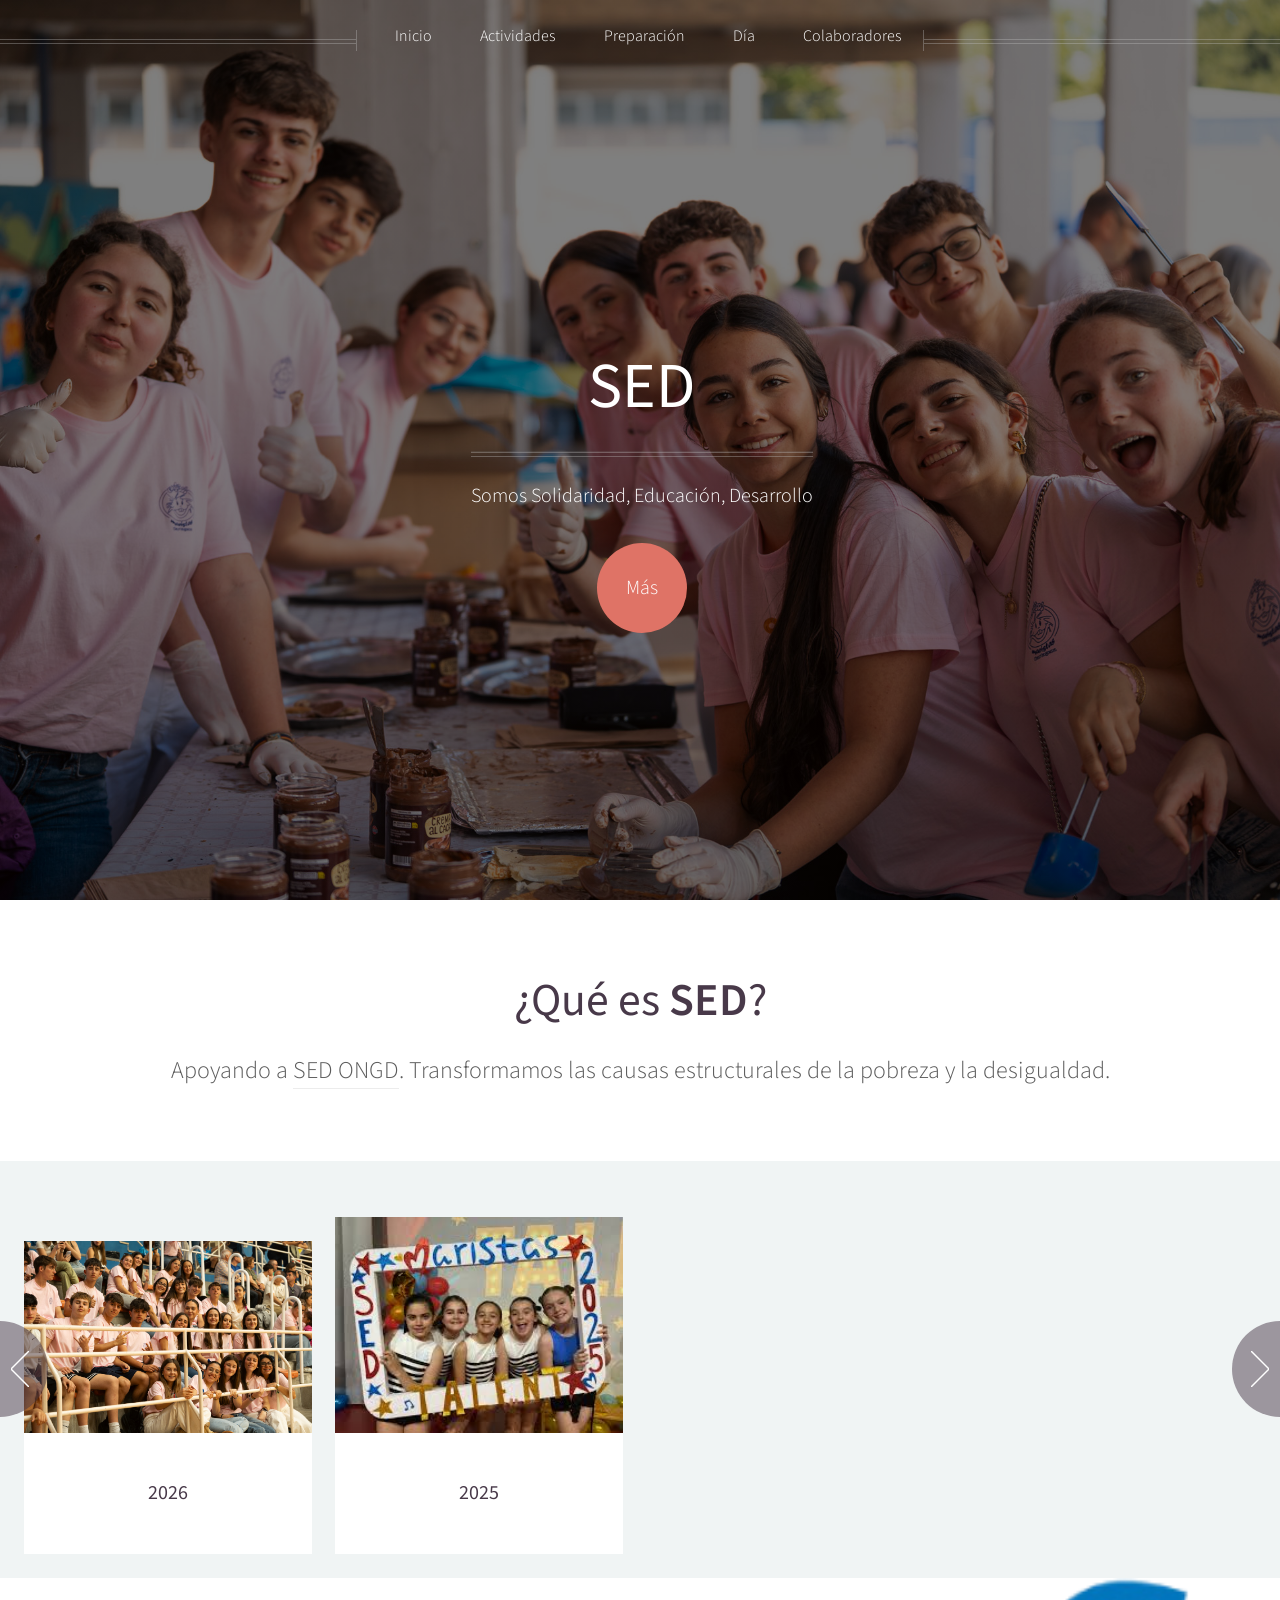
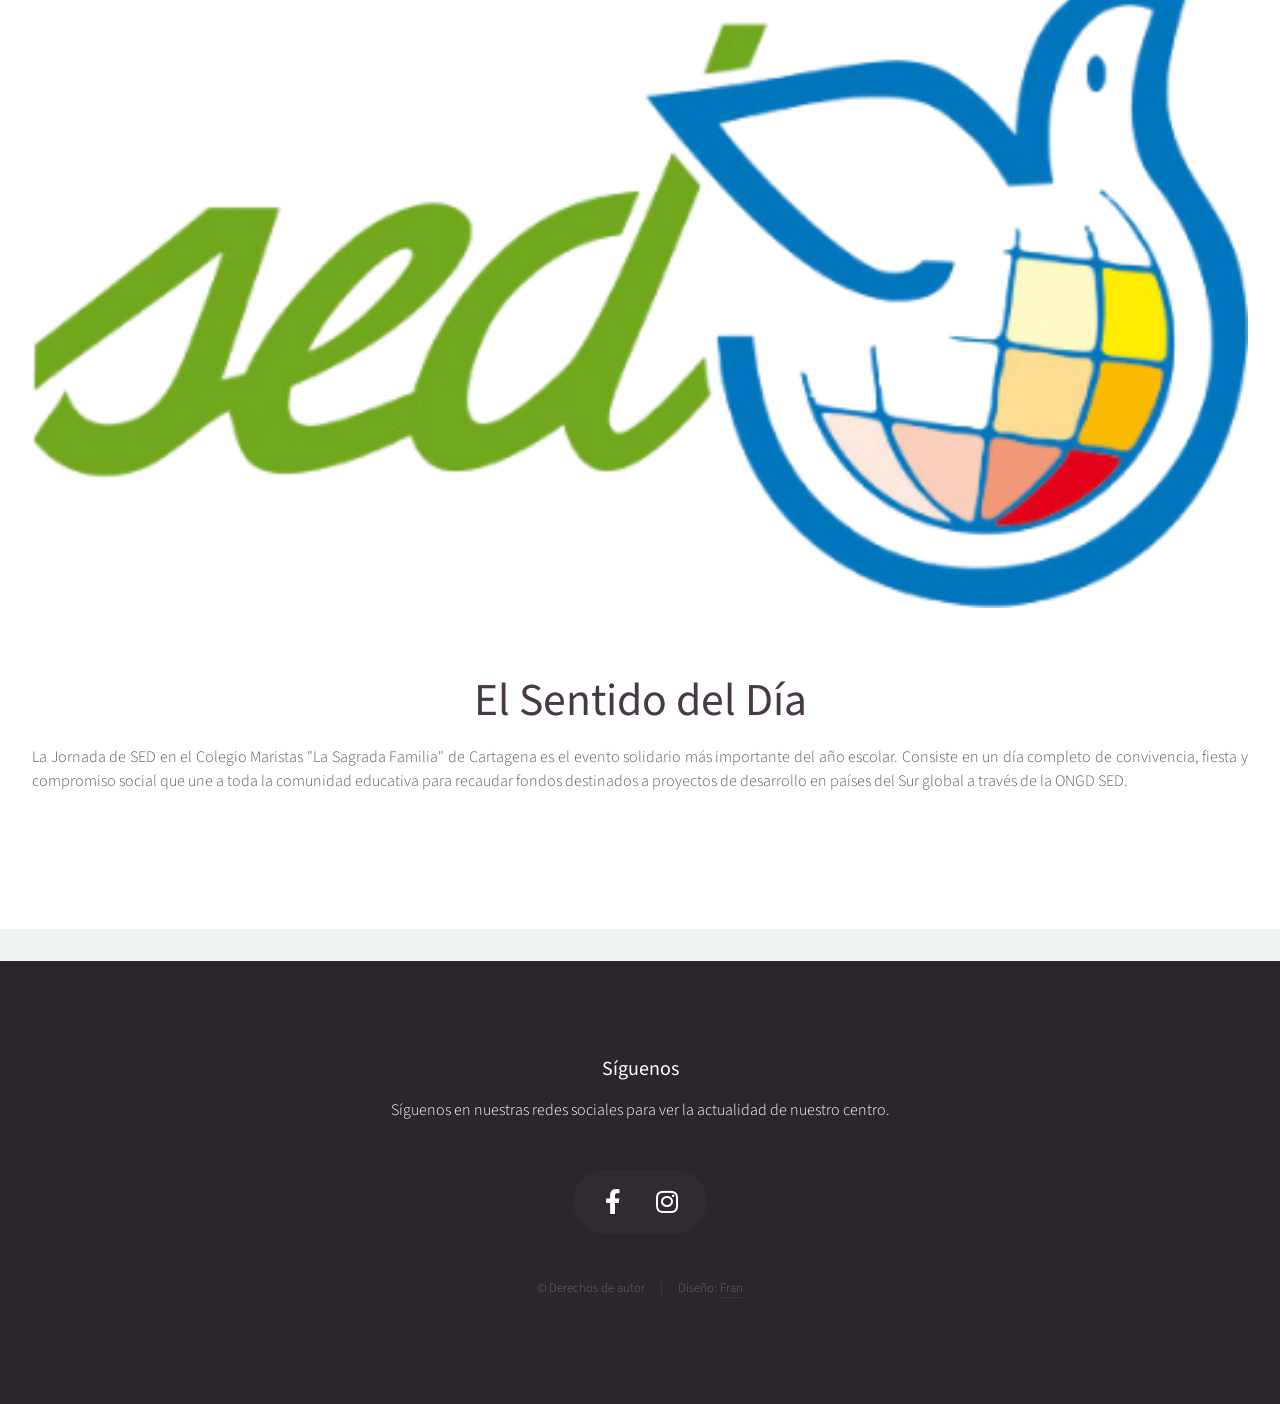
==== commit 88191394: "Update index.html" ====
--- a/index.html
+++ b/index.html
@@ -112,7 +112,7 @@
 				<div class="wrapper style2">
 
 					<article id="main" class="container special">
-						<a href="#" class="image featured"><img src="images/pic06.jpg" alt="" /></a>
+						<a href="#" class="image featured"><img src="images/01COLO_2.png" alt="" /></a>
 						<header>
 							<h2><a href="#">El Sentido del Día</a></h2>
 							
